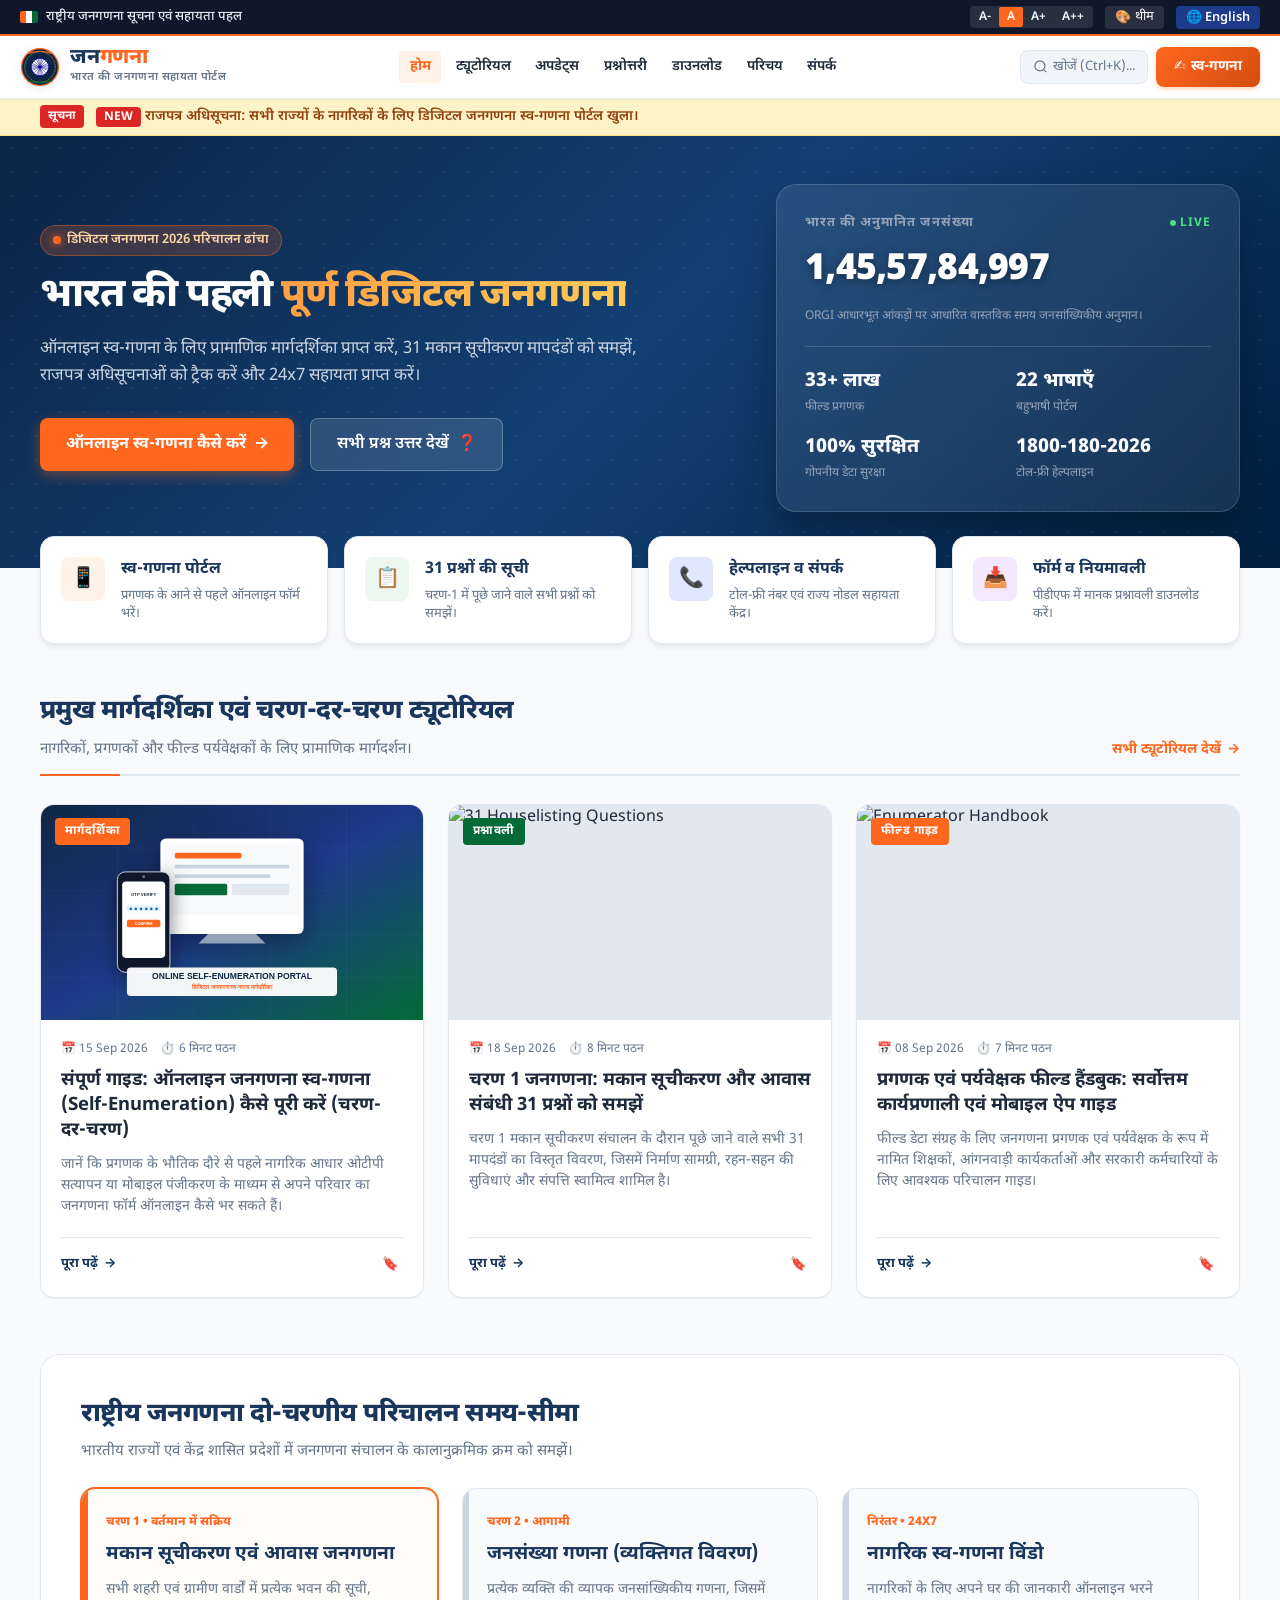
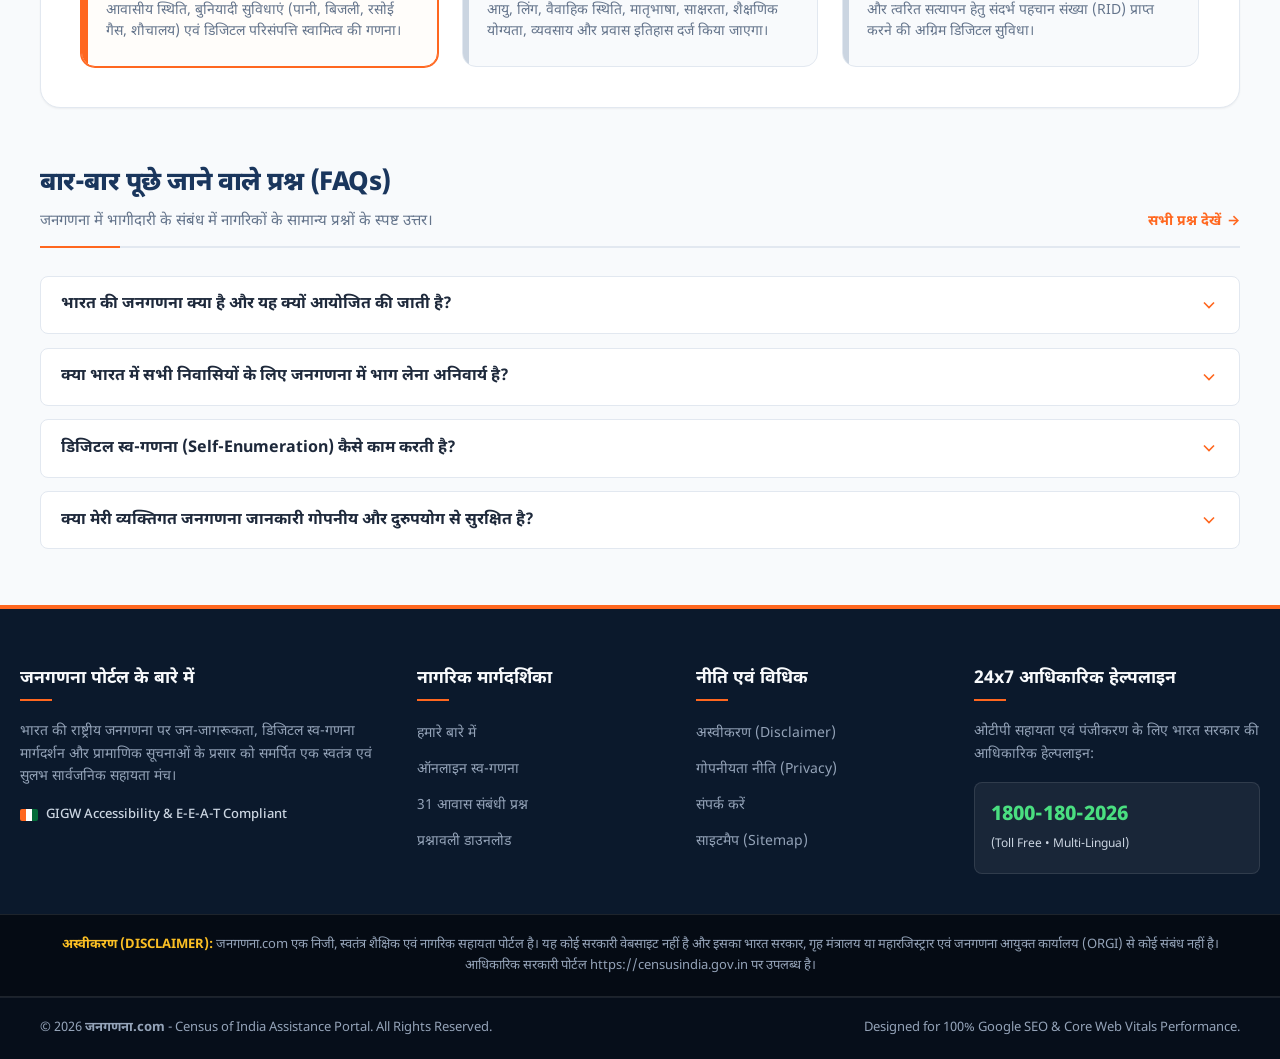
==== index.html @ a01d01ab "Add files via upload" ====
<!DOCTYPE html>
<html lang="hi" class="font-md">
<head>
  <meta charset="UTF-8">
  <meta name="viewport" content="width=device-width, initial-scale=1.0, maximum-scale=5.0">
  <title>जनगणना (Janganana) - Census of India Assistance Portal | Tutorials, Updates & FAQs</title>
  
  <!-- Primary Meta Tags -->
  <meta name="title" content="जनगणना (Janganana) - Census of India Assistance Portal | Tutorials, Updates & FAQs">
  <meta name="description" content="Official assistance portal for Census of India. Step-by-step tutorials for online self-enumeration, 31 houselisting questions guide, latest gazette notifications, helpline directory, and FAQs.">
  <meta name="keywords" content="Census of India, जनगणना, Janganana, Digital Census, Self Enumeration, House Listing 31 Questions, Census 2026, ORGI, Census Tutorials, Census Helpline">
  <meta name="author" content="National Census Assistance Portal">
  <meta name="robots" content="index, follow, max-image-preview:large, max-snippet:-1, max-video-preview:-1">
  <link rel="canonical" href="https://janganana.com/">

  <!-- Open Graph / Facebook -->
  <meta property="og:type" content="website">
  <meta property="og:url" content="https://janganana.com/">
  <meta property="og:title" content="जनगणना (Janganana) - Census of India Assistance Portal">
  <meta property="og:description" content="Step-by-step tutorials for self-enumeration, latest official notifications, 31 questions guide, and interactive FAQs for Census of India.">
  <meta property="og:image" content="https://janganana.com/assets/images/self-enumeration-banner.svg">
  <meta property="og:locale" content="hi_IN">
  <meta property="og:locale:alternate" content="en_IN">

  <!-- Twitter -->
  <meta property="twitter:card" content="summary_large_image">
  <meta property="twitter:url" content="https://janganana.com/">
  <meta property="twitter:title" content="जनगणना (Janganana) - Census of India Assistance Portal">
  <meta property="twitter:description" content="Official assistance portal for Census of India. Step-by-step tutorials for online self-enumeration and FAQs.">
  <meta property="twitter:image" content="https://janganana.com/assets/images/self-enumeration-banner.svg">

  <!-- Google Fonts Preconnect & Optimization -->
  <link rel="preconnect" href="https://fonts.googleapis.com">
  <link rel="preconnect" href="https://fonts.gstatic.com" crossorigin>
  <link href="https://fonts.googleapis.com/css2?family=Inter:wght@400;500;600;700;800;900&family=Noto+Sans+Devanagari:wght@400;500;600;700;800&display=swap" rel="stylesheet">

  <!-- Stylesheets -->
  <link rel="stylesheet" href="css/style.css">
  <link rel="stylesheet" href="css/accessibility.css">
  <link rel="manifest" href="manifest.json">
  <meta name="theme-color" content="#FF671F">

  <!-- Google WebSite & SearchAction Structured Data (JSON-LD) -->
  <script type="application/ld+json">
  {
    "@context": "https://schema.org",
    "@type": "WebSite",
    "name": "जनगणना (Janganana) - Census of India Assistance Portal",
    "url": "https://janganana.com/",
    "potentialAction": {
      "@type": "SearchAction",
      "target": "https://janganana.com/?s={search_term_string}",
      "query-input": "required name=search_term_string"
    },
    "description": "Comprehensive Census of India assistance, tutorials, official updates, and citizen self-enumeration guidance.",
    "inLanguage": ["hi-IN", "en-IN"]
  }
  </script>
</head>
<body class="lang-hi">

  <!-- Skip to Main Content (Accessibility) -->
  <a href="#mainContent" class="skip-to-content" data-en="Skip to Main Content" data-hi="मुख्य सामग्री पर जाएं">मुख्य सामग्री पर जाएं</a>

  <!-- GIGW Accessibility Top Bar -->
  <div class="top-accessibility-bar" role="region" aria-label="Accessibility Toolbar">
    <div class="container top-bar-inner">
      <div class="gov-india-badge">
        <div class="tricolor-stripe" aria-hidden="true">
          <span></span><span></span><span></span>
        </div>
        <span data-en="National Census Information & Assistance Initiative" data-hi="राष्ट्रीय जनगणना सूचना एवं सहायता पहल">राष्ट्रीय जनगणना सूचना एवं सहायता पहल</span>
      </div>

      <div class="accessibility-controls">
        <!-- Font Size Scaler -->
        <div class="font-resizer" aria-label="Font Sizing">
          <button class="font-btn" data-size="font-sm" aria-label="Small font">A-</button>
          <button class="font-btn active" data-size="font-md" aria-label="Standard font">A</button>
          <button class="font-btn" data-size="font-lg" aria-label="Large font">A+</button>
          <button class="font-btn" data-size="font-xl" aria-label="Extra Large font">A++</button>
        </div>

        <!-- High Contrast Switcher -->
        <button id="contrastToggleBtn" class="contrast-btn" aria-label="Toggle Theme and Contrast">
          🎨 <span class="contrast-label" data-en="Theme" data-hi="थीम">थीम</span>
        </button>

        <!-- Language Switcher -->
        <button class="lang-toggle-btn" aria-label="Switch Language">
          🌐 English
        </button>
      </div>
    </div>
  </div>

  <!-- Main Site Header -->
  <header class="site-header" role="banner">
    <div class="container header-inner">
      <a href="index.html" class="brand-wrapper" title="जनगणना (Janganana) - Census of India Assistance Portal">
        <img src="assets/images/ashoka-emblem.svg" alt="Ashoka Chakra Emblem" class="ashoka-emblem-svg" width="48" height="48">
        <div class="brand-text">
          <h1>जन<span>गणना</span></h1>
          <span class="brand-subtitle" data-en="Census of India Assistance Portal" data-hi="भारत की जनगणना सहायता पोर्टल">भारत की जनगणना सहायता पोर्टल</span>
        </div>
      </a>

      <!-- Primary Navigation -->
      <nav aria-label="Main Navigation">
        <ul class="nav-links">
          <li><a href="index.html" class="nav-link active" data-en="Home" data-hi="होम">होम</a></li>
          <li><a href="tutorials.html" class="nav-link" data-en="Tutorials" data-hi="ट्यूटोरियल">ट्यूटोरियल</a></li>
          <li><a href="updates.html" class="nav-link" data-en="Updates" data-hi="अपडेट्स">अपडेट्स</a></li>
          <li><a href="faqs.html" class="nav-link" data-en="FAQs" data-hi="प्रश्नोत्तरी">प्रश्नोत्तरी</a></li>
          <li><a href="downloads.html" class="nav-link" data-en="Downloads" data-hi="डाउनलोड">डाउनलोड</a></li>
          <li><a href="about.html" class="nav-link" data-en="About" data-hi="परिचय">परिचय</a></li>
          <li><a href="contact.html" class="nav-link" data-en="Contact" data-hi="संपर्क">संपर्क</a></li>
        </ul>
      </nav>

      <!-- Header Search & Call to Action -->
      <div class="header-actions">
        <button id="headerSearchBtn" class="btn-header-search" aria-label="Search Census Portal">
          <svg width="15" height="15" viewBox="0 0 24 24" fill="none" stroke="currentColor" stroke-width="2" aria-hidden="true"><circle cx="11" cy="11" r="8"></circle><line x1="21" y1="21" x2="16.65" y2="16.65"></line></svg>
          <span data-en="Search (Ctrl+K)..." data-hi="खोजें (Ctrl+K)...">खोजें (Ctrl+K)...</span>
        </button>
        <a href="article.html?id=digital-census-self-enumeration-guide" class="btn-self-enum" title="Self-Enumeration Guide">
          <span>✍️</span> <span data-en="Self-Enumerate" data-hi="स्व-गणना">स्व-गणना</span>
        </a>
        <button id="mobileMenuToggleBtn" class="mobile-menu-toggle" aria-label="Open Navigation Menu" aria-expanded="false">
          ☰
        </button>
      </div>
    </div>
  </header>

  <!-- Breaking Announcement Ticker -->
  <div class="announcement-ticker" role="region" aria-label="Latest Announcements">
    <div class="container ticker-wrapper">
      <span class="ticker-badge" data-en="ALERT" data-hi="सूचना">सूचना</span>
      <div id="liveTickerContainer" class="ticker-content">
        <!-- Injected dynamically by app.js -->
        <span>लोड हो रहा है...</span>
      </div>
    </div>
  </div>

  <!-- Main Content Body -->
  <main id="mainContent">

    <!-- Hero Portal Section -->
    <section class="hero-portal" aria-labelledby="heroTitle">
      <div class="container hero-grid">
        <div class="hero-left">
          <div class="hero-badge-live">
            <span class="dot" aria-hidden="true"></span>
            <span data-en="Digital Census 2026 Operational Framework" data-hi="डिजिटल जनगणना 2026 परिचालन ढांचा">डिजिटल जनगणना 2026 परिचालन ढांचा</span>
          </div>
          <h1 id="heroTitle" class="hero-title">
            <span data-en="Empowering Every Citizen in India's First " data-hi="भारत की पहली ">भारत की पहली </span>
            <span class="highlight" data-en="Fully Digital Census" data-hi="पूर्ण डिजिटल जनगणना">पूर्ण डिजिटल जनगणना</span>
          </h1>
          <p class="hero-desc" data-en="Access verified tutorials for online self-enumeration, understand the 31 houselisting parameters, track official gazette notifications, and get 24x7 helpdesk assistance." data-hi="ऑनलाइन स्व-गणना के लिए प्रामाणिक मार्गदर्शिका प्राप्त करें, 31 मकान सूचीकरण मापदंडों को समझें, राजपत्र अधिसूचनाओं को ट्रैक करें और 24x7 सहायता प्राप्त करें।">
            ऑनलाइन स्व-गणना के लिए प्रामाणिक मार्गदर्शिका प्राप्त करें, 31 मकान सूचीकरण मापदंडों को समझें, राजपत्र अधिसूचनाओं को ट्रैक करें और 24x7 सहायता प्राप्त करें।
          </p>
          <div class="hero-action-buttons">
            <a href="article.html?id=digital-census-self-enumeration-guide" class="btn-primary-hero">
              <span data-en="How to Self-Enumerate Online" data-hi="ऑनलाइन स्व-गणना कैसे करें">ऑनलाइन स्व-गणना कैसे करें</span> →
            </a>
            <a href="faqs.html" class="btn-secondary-hero">
              <span data-en="View All FAQs" data-hi="सभी प्रश्न उत्तर देखें">सभी प्रश्न उत्तर देखें</span> ❓
            </a>
          </div>
        </div>

        <!-- Live Real-Time Population Display Card -->
        <div class="hero-right">
          <div class="census-live-card">
            <div class="card-header-label">
              <span data-en="Estimated Population of India" data-hi="भारत की अनुमानित जनसंख्या">भारत की अनुमानित जनसंख्या</span>
              <span class="live-indicator"><span class="dot" style="width:6px; height:6px; background:#4ade80; border-radius:50%; display:inline-block;"></span> LIVE</span>
            </div>
            <div id="livePopulationDisplay" class="population-display">
              1,44,17,19,852
            </div>
            <p style="font-size: 0.75rem; color: #94a3b8;" data-en="Real-time demographic statistical projection based on ORGI baseline." data-hi="ORGI आधारभूत आंकड़ों पर आधारित वास्तविक समय जनसांख्यिकीय अनुमान।">
              ORGI आधारभूत आंकड़ों पर आधारित वास्तविक समय जनसांख्यिकीय अनुमान।
            </p>

            <div class="census-stats-grid">
              <div class="stat-item">
                <h4 data-en="33+ Lakhs" data-hi="33+ लाख">33+ लाख</h4>
                <p data-en="Field Enumerators" data-hi="फील्ड प्रगणक">फील्ड प्रगणक</p>
              </div>
              <div class="stat-item">
                <h4 data-en="22 Languages" data-hi="22 भाषाएँ">22 भाषाएँ</h4>
                <p data-en="Multilingual Portal" data-hi="बहुभाषी पोर्टल">बहुभाषी पोर्टल</p>
              </div>
              <div class="stat-item">
                <h4 data-en="100% Secure" data-hi="100% सुरक्षित">100% सुरक्षित</h4>
                <p data-en="AES-256 Encryption" data-hi="गोपनीय डेटा सुरक्षा">गोपनीय डेटा सुरक्षा</p>
              </div>
              <div class="stat-item">
                <h4 data-en="1800-180-2026" data-hi="1800-180-2026">1800-180-2026</h4>
                <p data-en="Toll-Free Helpline" data-hi="टोल-फ्री हेल्पलाइन">टोल-फ्री हेल्पलाइन</p>
              </div>
            </div>
          </div>
        </div>
      </div>
    </section>

    <!-- Quick Assistance Services (Gov Design) -->
    <section class="container quick-services-section" aria-label="Citizen Services">
      <div class="services-grid">
        <a href="article.html?id=digital-census-self-enumeration-guide" class="service-card">
          <div class="service-icon-box icon-saffron">📱</div>
          <div class="service-info">
            <h3 data-en="Self-Enumeration" data-hi="स्व-गणना पोर्टल">स्व-गणना पोर्टल</h3>
            <p data-en="Fill household form online before enumerator visit." data-hi="प्रगणक के आने से पहले ऑनलाइन फॉर्म भरें।">प्रगणक के आने से पहले ऑनलाइन फॉर्म भरें।</p>
          </div>
        </a>

        <a href="article.html?id=house-listing-31-questions-guide" class="service-card">
          <div class="service-icon-box icon-green">📋</div>
          <div class="service-info">
            <h3 data-en="31 Questions List" data-hi="31 प्रश्नों की सूची">31 प्रश्नों की सूची</h3>
            <p data-en="Know all Phase-1 questions asked in your area." data-hi="चरण-1 में पूछे जाने वाले सभी प्रश्नों को समझें।">चरण-1 में पूछे जाने वाले सभी प्रश्नों को समझें।</p>
          </div>
        </a>

        <a href="article.html?id=census-helpline-directory" class="service-card">
          <div class="service-icon-box icon-navy">📞</div>
          <div class="service-info">
            <h3 data-en="Helpline & Support" data-hi="हेल्पलाइन व संपर्क">हेल्पलाइन व संपर्क</h3>
            <p data-en="Toll-free numbers & state nodal helpdesks." data-hi="टोल-फ्री नंबर एवं राज्य नोडल सहायता केंद्र।">टोल-फ्री नंबर एवं राज्य नोडल सहायता केंद्र।</p>
          </div>
        </a>

        <a href="downloads.html" class="service-card">
          <div class="service-icon-box icon-purple">📥</div>
          <div class="service-info">
            <h3 data-en="Forms & Manuals" data-hi="फॉर्म व नियमावली">फॉर्म व नियमावली</h3>
            <p data-en="Download sample questionnaires in PDF." data-hi="पीडीएफ में मानक प्रश्नावली डाउनलोड करें।">पीडीएफ में मानक प्रश्नावली डाउनलोड करें।</p>
          </div>
        </a>
      </div>
    </section>

    <!-- Featured Tutorials & Guides -->
    <section class="container" style="margin-bottom: 3.5rem;">
      <div class="section-header">
        <div class="section-title-group">
          <h2 data-en="Featured Tutorials & Step-by-Step Guides" data-hi="प्रमुख मार्गदर्शिका एवं चरण-दर-चरण ट्यूटोरियल">प्रमुख मार्गदर्शिका एवं चरण-दर-चरण ट्यूटोरियल</h2>
          <p data-en="Verified guidance for citizens, enumerators, and field supervisors." data-hi="नागरिकों, प्रगणकों और फील्ड पर्यवेक्षकों के लिए प्रामाणिक मार्गदर्शन।">नागरिकों, प्रगणकों और फील्ड पर्यवेक्षकों के लिए प्रामाणिक मार्गदर्शन।</p>
        </div>
        <a href="tutorials.html" class="view-all-link">
          <span data-en="View All Tutorials" data-hi="सभी ट्यूटोरियल देखें">सभी ट्यूटोरियल देखें</span> →
        </a>
      </div>

      <div class="articles-grid">
        <!-- Article Card 1 -->
        <article class="article-card">
          <div class="article-card-thumb">
            <img src="assets/images/self-enumeration-banner.svg" alt="Self Enumeration Guide" loading="lazy">
            <span class="card-category-badge badge-tutorial" data-en="Tutorial" data-hi="मार्गदर्शिका">मार्गदर्शिका</span>
          </div>
          <div class="article-card-body">
            <div class="article-meta">
              <span>📅 15 Sep 2026</span>
              <span>⏱️ <span data-en="6 min read" data-hi="6 मिनट पठन">6 मिनट पठन</span></span>
            </div>
            <h3 class="article-card-title">
              <a href="article.html?id=digital-census-self-enumeration-guide" data-en="Complete Guide: How to Complete Census Self-Enumeration Online (Step-by-Step)" data-hi="संपूर्ण गाइड: ऑनलाइन जनगणना स्व-गणना (Self-Enumeration) कैसे पूरी करें (चरण-दर-चरण)">
                संपूर्ण गाइड: ऑनलाइन जनगणना स्व-गणना (Self-Enumeration) कैसे पूरी करें (चरण-दर-चरण)
              </a>
            </h3>
            <p class="article-card-excerpt" data-en="Learn how citizens can fill out their household census form online using Aadhaar OTP verification or mobile registration prior to the enumerator's physical visit." data-hi="जानें कि प्रगणक के भौतिक दौरे से पहले नागरिक आधार ओटीपी सत्यापन या मोबाइल पंजीकरण के माध्यम से अपने परिवार का जनगणना फॉर्म ऑनलाइन कैसे भर सकते हैं।">
              जानें कि प्रगणक के भौतिक दौरे से पहले नागरिक आधार ओटीपी सत्यापन या मोबाइल पंजीकरण के माध्यम से अपने परिवार का जनगणना फॉर्म ऑनलाइन कैसे भर सकते हैं।
            </p>
            <div class="article-card-footer">
              <a href="article.html?id=digital-census-self-enumeration-guide" class="read-more-btn">
                <span data-en="Read Tutorial" data-hi="पूरा पढ़ें">पूरा पढ़ें</span> →
              </a>
              <button class="btn-bookmark" data-article-id="digital-census-self-enumeration-guide" title="Save / Bookmark">
                🔖
              </button>
            </div>
          </div>
        </article>

        <!-- Article Card 2 -->
        <article class="article-card">
          <div class="article-card-thumb">
            <img src="assets/images/houselisting-banner.svg" alt="31 Houselisting Questions" loading="lazy">
            <span class="card-category-badge badge-guide" data-en="Questionnaire" data-hi="प्रश्नावली">प्रश्नावली</span>
          </div>
          <div class="article-card-body">
            <div class="article-meta">
              <span>📅 18 Sep 2026</span>
              <span>⏱️ <span data-en="8 min read" data-hi="8 मिनट पठन">8 मिनट पठन</span></span>
            </div>
            <h3 class="article-card-title">
              <a href="article.html?id=house-listing-31-questions-guide" data-en="Phase 1 Census: Understanding the 31 House Listing & Housing Questions" data-hi="चरण 1 जनगणना: मकान सूचीकरण और आवास संबंधी 31 प्रश्नों को समझें">
                चरण 1 जनगणना: मकान सूचीकरण और आवास संबंधी 31 प्रश्नों को समझें
              </a>
            </h3>
            <p class="article-card-excerpt" data-en="A comprehensive breakdown of all 31 parameters asked during Phase 1 Houselisting operations, covering building materials, living amenities, asset ownership, and household size." data-hi="चरण 1 मकान सूचीकरण संचालन के दौरान पूछे जाने वाले सभी 31 मापदंडों का विस्तृत विवरण, जिसमें निर्माण सामग्री, रहन-सहन की सुविधाएं और संपत्ति स्वामित्व शामिल है।">
              चरण 1 मकान सूचीकरण संचालन के दौरान पूछे जाने वाले सभी 31 मापदंडों का विस्तृत विवरण, जिसमें निर्माण सामग्री, रहन-सहन की सुविधाएं और संपत्ति स्वामित्व शामिल है।
            </p>
            <div class="article-card-footer">
              <a href="article.html?id=house-listing-31-questions-guide" class="read-more-btn">
                <span data-en="Read Tutorial" data-hi="पूरा पढ़ें">पूरा पढ़ें</span> →
              </a>
              <button class="btn-bookmark" data-article-id="house-listing-31-questions-guide" title="Save / Bookmark">
                🔖
              </button>
            </div>
          </div>
        </article>

        <!-- Article Card 3 -->
        <article class="article-card">
          <div class="article-card-thumb">
            <img src="assets/images/enumerator-handbook.svg" alt="Enumerator Handbook" loading="lazy">
            <span class="card-category-badge badge-tutorial" data-en="Official Guide" data-hi="फील्ड गाइड">फील्ड गाइड</span>
          </div>
          <div class="article-card-body">
            <div class="article-meta">
              <span>📅 08 Sep 2026</span>
              <span>⏱️ <span data-en="7 min read" data-hi="7 मिनट पठन">7 मिनट पठन</span></span>
            </div>
            <h3 class="article-card-title">
              <a href="article.html?id=enumerator-supervisor-training-handbook" data-en="Enumerator & Supervisor Field Handbook: Best Practices & Mobile App Guide" data-hi="प्रगणक एवं पर्यवेक्षक फील्ड हैंडबुक: सर्वोत्तम कार्यप्रणाली एवं मोबाइल ऐप गाइड">
                प्रगणक एवं पर्यवेक्षक फील्ड हैंडबुक: सर्वोत्तम कार्यप्रणाली एवं मोबाइल ऐप गाइड
              </a>
            </h3>
            <p class="article-card-excerpt" data-en="Essential operational guide for school teachers, Anganwadi workers, and government staff designated as Census Enumerators and Supervisors." data-hi="फील्ड डेटा संग्रह के लिए जनगणना प्रगणक एवं पर्यवेक्षक के रूप में नामित शिक्षकों, आंगनवाड़ी कार्यकर्ताओं और सरकारी कर्मचारियों के लिए आवश्यक परिचालन गाइड।">
              फील्ड डेटा संग्रह के लिए जनगणना प्रगणक एवं पर्यवेक्षक के रूप में नामित शिक्षकों, आंगनवाड़ी कार्यकर्ताओं और सरकारी कर्मचारियों के लिए आवश्यक परिचालन गाइड।
            </p>
            <div class="article-card-footer">
              <a href="article.html?id=enumerator-supervisor-training-handbook" class="read-more-btn">
                <span data-en="Read Tutorial" data-hi="पूरा पढ़ें">पूरा पढ़ें</span> →
              </a>
              <button class="btn-bookmark" data-article-id="enumerator-supervisor-training-handbook" title="Save / Bookmark">
                🔖
              </button>
            </div>
          </div>
        </article>
      </div>
    </section>

    <!-- Census Phases Section -->
    <section class="container" style="margin-bottom: 3.5rem;">
      <div class="census-phases-section">
        <div class="section-title-group">
          <h2 data-en="National Census Two-Phase Operational Timeline" data-hi="राष्ट्रीय जनगणना दो-चरणीय परिचालन समय-सीमा">राष्ट्रीय जनगणना दो-चरणीय परिचालन समय-सीमा</h2>
          <p data-en="Understand the chronological sequence of Census operations across Indian States and UTs." data-hi="भारतीय राज्यों एवं केंद्र शासित प्रदेशों में जनगणना संचालन के कालानुक्रमिक क्रम को समझें।">भारतीय राज्यों एवं केंद्र शासित प्रदेशों में जनगणना संचालन के कालानुक्रमिक क्रम को समझें।</p>
        </div>

        <div class="phases-grid">
          <div class="phase-card active-phase">
            <div class="phase-tag" data-en="Phase 1 • Active Now" data-hi="चरण 1 • वर्तमान में सक्रिय">चरण 1 • वर्तमान में सक्रिय</div>
            <h3 data-en="Houselisting & Housing Census" data-hi="मकान सूचीकरण एवं आवास जनगणना">मकान सूचीकरण एवं आवास जनगणना</h3>
            <p data-en="Listing of every building, residential house, structural conditions, basic amenities (water, electricity, LPG, sanitation), and digital assets ownership across all urban and rural wards." data-hi="सभी शहरी एवं ग्रामीण वार्डों में प्रत्येक भवन की सूची, आवासीय स्थिति, बुनियादी सुविधाएं (पानी, बिजली, रसोई गैस, शौचालय) एवं डिजिटल परिसंपत्ति स्वामित्व की गणना।">
              सभी शहरी एवं ग्रामीण वार्डों में प्रत्येक भवन की सूची, आवासीय स्थिति, बुनियादी सुविधाएं (पानी, बिजली, रसोई गैस, शौचालय) एवं डिजिटल परिसंपत्ति स्वामित्व की गणना।
            </p>
          </div>

          <div class="phase-card">
            <div class="phase-tag" data-en="Phase 2 • Upcoming" data-hi="चरण 2 • आगामी">चरण 2 • आगामी</div>
            <h3 data-en="Population Enumeration (Head Count)" data-hi="जनसंख्या गणना (व्यक्तिगत विवरण)">जनसंख्या गणना (व्यक्तिगत विवरण)</h3>
            <p data-en="Comprehensive demographic head count of every individual, recording age, gender, marital status, mother tongue, literacy, educational attainment, occupation, and migration history." data-hi="प्रत्येक व्यक्ति की व्यापक जनसांख्यिकीय गणना, जिसमें आयु, लिंग, वैवाहिक स्थिति, मातृभाषा, साक्षरता, शैक्षणिक योग्यता, व्यवसाय और प्रवास इतिहास दर्ज किया जाएगा।">
              प्रत्येक व्यक्ति की व्यापक जनसांख्यिकीय गणना, जिसमें आयु, लिंग, वैवाहिक स्थिति, मातृभाषा, साक्षरता, शैक्षणिक योग्यता, व्यवसाय और प्रवास इतिहास दर्ज किया जाएगा।
            </p>
          </div>

          <div class="phase-card">
            <div class="phase-tag" data-en="Continuous • 24x7" data-hi="निरंतर • 24x7">निरंतर • 24x7</div>
            <h3 data-en="Citizen Self-Enumeration Window" data-hi="नागरिक स्व-गणना विंडो">नागरिक स्व-गणना विंडो</h3>
            <p data-en="An advance digital window for citizens to self-fill their household information online and receive a Reference ID (RID) for rapid, paperless verification." data-hi="नागरिकों के लिए अपने घर की जानकारी ऑनलाइन भरने और त्वरित सत्यापन हेतु संदर्भ पहचान संख्या (RID) प्राप्त करने की अग्रिम डिजिटल सुविधा।">
              नागरिकों के लिए अपने घर की जानकारी ऑनलाइन भरने और त्वरित सत्यापन हेतु संदर्भ पहचान संख्या (RID) प्राप्त करने की अग्रिम डिजिटल सुविधा।
            </p>
          </div>
        </div>
      </div>
    </section>

    <!-- Interactive FAQ Section with Google FAQ Schema -->
    <section class="container faq-section">
      <div class="section-header">
        <div class="section-title-group">
          <h2 data-en="Frequently Asked Questions (FAQs)" data-hi="बार-बार पूछे जाने वाले प्रश्न (FAQs)">बार-बार पूछे जाने वाले प्रश्न (FAQs)</h2>
          <p data-en="Clear answers to the most common citizen queries regarding Census Participation." data-hi="जनगणना में भागीदारी के संबंध में नागरिकों के सामान्य प्रश्नों के स्पष्ट उत्तर।">जनगणना में भागीदारी के संबंध में नागरिकों के सामान्य प्रश्नों के स्पष्ट उत्तर।</p>
        </div>
        <a href="faqs.html" class="view-all-link">
          <span data-en="All FAQs" data-hi="सभी प्रश्न देखें">सभी प्रश्न देखें</span> →
        </a>
      </div>

      <!-- FAQ List Container (populated via JS) -->
      <div id="homepageFaqContainer" class="faq-list">
        <!-- Dynamic FAQs loaded here -->
      </div>
    </section>

  </main>

  <!-- National Portal Standard Footer -->
  <footer class="site-footer" role="contentinfo">
    <div class="container footer-top">
      <div class="footer-grid">
        <!-- Col 1: About Portal -->
        <div class="footer-col">
          <h3 data-en="About Janganana Portal" data-hi="जनगणना पोर्टल के बारे में">जनगणना पोर्टल के बारे में</h3>
          <p data-en="An independent, highly accessible public assistance repository dedicated to facilitating awareness, digital self-enumeration guidance, and verified updates on the National Census of India." data-hi="भारत की राष्ट्रीय जनगणना पर जन-जागरूकता, डिजिटल स्व-गणना मार्गदर्शन और प्रामाणिक सूचनाओं के प्रसार को समर्पित एक स्वतंत्र एवं सुलभ सार्वजनिक सहायता मंच।">
            भारत की राष्ट्रीय जनगणना पर जन-जागरूकता, डिजिटल स्व-गणना मार्गदर्शन और प्रामाणिक सूचनाओं के प्रसार को समर्पित एक स्वतंत्र एवं सुलभ सार्वजनिक सहायता मंच।
          </p>
          <div class="gov-india-badge">
            <div class="tricolor-stripe" aria-hidden="true">
              <span></span><span></span><span></span>
            </div>
            <span style="color:#cbd5e1; font-size:0.8125rem;">GIGW Accessibility & E-E-A-T Compliant</span>
          </div>
        </div>

        <!-- Col 2: Quick Links -->
        <div class="footer-col">
          <h3 data-en="Citizen Guides" data-hi="नागरिक मार्गदर्शिका">नागरिक मार्गदर्शिका</h3>
          <ul class="footer-links">
            <li><a href="about.html" data-en="About Us" data-hi="हमारे बारे में">हमारे बारे में</a></li>
            <li><a href="article.html?id=digital-census-self-enumeration-guide" data-en="Online Self-Enumeration" data-hi="ऑनलाइन स्व-गणना">ऑनलाइन स्व-गणना</a></li>
            <li><a href="article.html?id=house-listing-31-questions-guide" data-en="31 Housing Questions" data-hi="31 आवास संबंधी प्रश्न">31 आवास संबंधी प्रश्न</a></li>
            <li><a href="downloads.html" data-en="Official Form Downloads" data-hi="प्रश्नावली डाउनलोड">प्रश्नावली डाउनलोड</a></li>
          </ul>
        </div>

        <!-- Col 3: Legal & Trust (AdSense Policy) -->
        <div class="footer-col">
          <h3 data-en="Legal & Policy" data-hi="नीति एवं विधिक">नीति एवं विधिक</h3>
          <ul class="footer-links">
            <li><a href="disclaimer.html" data-en="Disclaimer" data-hi="अस्वीकरण (Disclaimer)">अस्वीकरण (Disclaimer)</a></li>
            <li><a href="privacy.html" data-en="Privacy Policy" data-hi="गोपनीयता नीति (Privacy)">गोपनीयता नीति (Privacy)</a></li>
            <li><a href="contact.html" data-en="Contact Us" data-hi="संपर्क करें">संपर्क करें</a></li>
            <li><a href="sitemap.xml" data-en="XML Sitemap" data-hi="साइटमैप (Sitemap)">साइटमैप (Sitemap)</a></li>
          </ul>
        </div>

        <!-- Col 4: Helpline Helpdesk -->
        <div class="footer-col">
          <h3 data-en="24x7 Official Helpline" data-hi="24x7 आधिकारिक हेल्पलाइन">24x7 आधिकारिक हेल्पलाइन</h3>
          <p data-en="Government of India Official Census Helpline for OTP & Registration:" data-hi="ओटीपी सहायता एवं पंजीकरण के लिए भारत सरकार की आधिकारिक हेल्पलाइन:">ओटीपी सहायता एवं पंजीकरण के लिए भारत सरकार की आधिकारिक हेल्पलाइन:</p>
          <div class="helpline-box">
            <span class="helpline-number">1800-180-2026</span>
            <span style="font-size:0.75rem; color:#cbd5e1;">(Toll Free • Multi-Lingual)</span>
          </div>
        </div>
      </div>
    </div>

    <!-- Prominent Non-Government Disclaimer Banner in Footer -->
    <div style="background: #050b14; border-top: 1px solid rgba(255,255,255,0.1); border-bottom: 1px solid rgba(255,255,255,0.1); padding: 1.25rem 0;">
      <div class="container" style="text-align: center; color: #94a3b8; font-size: 0.8125rem; line-height: 1.6;">
        <strong style="color: #fbbf24;" data-en="DISCLAIMER:" data-hi="अस्वीकरण (DISCLAIMER):">अस्वीकरण (DISCLAIMER):</strong>
        <span data-en="जनगणना.com is a private, independent educational and citizen assistance portal. It is NOT an official government website and has NO affiliation with the Government of India, Ministry of Home Affairs (MHA), or the Office of the Registrar General & Census Commissioner of India (ORGI). Official government portal is accessible at https://censusindia.gov.in." data-hi="जनगणना.com एक निजी, स्वतंत्र शैक्षिक एवं नागरिक सहायता पोर्टल है। यह कोई सरकारी वेबसाइट नहीं है और इसका भारत सरकार, गृह मंत्रालय या महारजिस्ट्रार एवं जनगणना आयुक्त कार्यालय (ORGI) से कोई संबंध नहीं है। आधिकारिक सरकारी पोर्टल https://censusindia.gov.in पर उपलब्ध है।">
          जनगणना.com एक निजी, स्वतंत्र शैक्षिक एवं नागरिक सहायता पोर्टल है। यह कोई सरकारी वेबसाइट नहीं है और इसका भारत सरकार, गृह मंत्रालय या महारजिस्ट्रार एवं जनगणना आयुक्त कार्यालय (ORGI) से कोई संबंध नहीं है। आधिकारिक सरकारी पोर्टल https://censusindia.gov.in पर उपलब्ध है।
        </span>
      </div>
    </div>

    <div class="footer-bottom">
      <div class="container footer-bottom-inner">
        <div>
          © 2026 <strong>जनगणना.com</strong> - Census of India Assistance Portal. All Rights Reserved.
        </div>
        <div>
          <span style="color:#94a3b8;">Designed for 100% Google SEO & Core Web Vitals Performance.</span>
        </div>
      </div>
    </div>
  </footer>

  <!-- Search Modal Dialog -->
  <div id="searchModalBackdrop" class="search-modal-backdrop" role="dialog" aria-modal="true" aria-label="Search Modal">
    <div class="search-modal-card">
      <div class="search-modal-header">
        <svg width="20" height="20" viewBox="0 0 24 24" fill="none" stroke="currentColor" stroke-width="2" style="color:var(--text-muted);"><circle cx="11" cy="11" r="8"></circle><line x1="21" y1="21" x2="16.65" y2="16.65"></line></svg>
        <input id="searchModalInput" type="search" class="search-modal-input" placeholder="खोजें... (उदा. स्व-गणना, 31 प्रश्न, हेल्पलाइन, नियम)" data-placeholder-en="Search... (e.g. self enumeration, 31 questions, helpline)" data-placeholder-hi="खोजें... (उदा. स्व-गणना, 31 प्रश्न, हेल्पलाइन, नियम)" autocomplete="off">
        <button id="searchModalClose" style="padding:4px 8px; font-size:1.2rem; color:var(--text-muted);" aria-label="Close Search">✕</button>
      </div>
      <div id="searchResultsContainer" class="search-results-container">
        <!-- Dynamically rendered -->
      </div>
    </div>
  </div>

  <!-- Scripts -->
  <script src="js/articles-data.js"></script>
  <script src="js/app.js"></script>
  <script src="js/search.js"></script>
</body>
</html>
---- css/style.css ----
/* ==========================================================================
   जनगणना (Janganana) - Census of India Assistance Portal
   Design System & Core Styles (GIGW Compliant & india.gov.in aesthetic)
   ========================================================================== */

:root {
  /* Official Indian Tricolor & National Palette */
  --color-saffron: #FF671F;
  --color-saffron-dark: #D44D0E;
  --color-saffron-light: #FFF2E8;
  --color-white: #FFFFFF;
  --color-green: #046A38;
  --color-green-dark: #024825;
  --color-green-light: #EBF7EF;
  --color-navy: #06038D;
  --color-navy-dark: #000080;
  
  /* Modern Government UI Colors */
  --primary: #1a365d;
  --primary-hover: #0f2744;
  --primary-light: #ebf3fa;
  --accent: #FF671F;
  --accent-hover: #E05310;
  --secondary: #046A38;
  
  /* Neutrals & Text */
  --bg-body: #f8fafc;
  --bg-card: #ffffff;
  --bg-subtle: #f1f5f9;
  --border-color: #e2e8f0;
  --border-focus: #1a365d;
  --text-main: #1e293b;
  --text-muted: #64748b;
  --text-light: #94a3b8;
  --text-inverse: #ffffff;
  
  /* Status Colors */
  --badge-blue-bg: #e0f2fe;
  --badge-blue-text: #0369a1;
  --badge-green-bg: #dcfce7;
  --badge-green-text: #15803d;
  --badge-orange-bg: #ffedd5;
  --badge-orange-text: #c2410c;
  --badge-purple-bg: #f3e8ff;
  --badge-purple-text: #7e22ce;

  /* Typography */
  --font-base: 'Inter', system-ui, -apple-system, BlinkMacSystemFont, "Segoe UI", Roboto, "Helvetica Neue", sans-serif;
  --font-hindi: 'Noto Sans Devanagari', 'Inter', system-ui, sans-serif;
  --font-size-base: 16px;
  --line-height-base: 1.6;

  /* Shadows & Radius */
  --radius-sm: 4px;
  --radius-md: 8px;
  --radius-lg: 14px;
  --radius-xl: 20px;
  --shadow-sm: 0 1px 2px 0 rgba(0, 0, 0, 0.05);
  --shadow-md: 0 4px 6px -1px rgba(0, 0, 0, 0.08), 0 2px 4px -2px rgba(0, 0, 0, 0.05);
  --shadow-lg: 0 10px 15px -3px rgba(0, 0, 0, 0.08), 0 4px 6px -4px rgba(0, 0, 0, 0.04);
  --shadow-hover: 0 12px 24px -4px rgba(26, 54, 93, 0.12);

  /* Layout */
  --max-width: 1240px;
  --header-height: 80px;
  --topbar-height: 40px;
  --transition: all 0.2s ease-in-out;
}

/* Reset & Box Sizing */
*, *::before, *::after {
  box-sizing: border-box;
  margin: 0;
  padding: 0;
}

html {
  font-size: var(--font-size-base);
  scroll-behavior: smooth;
  -webkit-text-size-adjust: 100%;
}

body {
  font-family: var(--font-base);
  background-color: var(--bg-body);
  color: var(--text-main);
  line-height: var(--line-height-base);
  min-height: 100vh;
  display: flex;
  flex-direction: column;
}

body.lang-hi {
  font-family: var(--font-hindi);
}

img, svg {
  display: block;
  max-width: 100%;
  height: auto;
}

a {
  color: var(--primary);
  text-decoration: none;
  transition: var(--transition);
}

a:hover {
  color: var(--accent);
}

button {
  font-family: inherit;
  cursor: pointer;
  border: none;
  background: none;
  transition: var(--transition);
}

ul, ol {
  list-style-position: inside;
}

.container {
  width: 100%;
  max-width: var(--max-width);
  margin-left: auto;
  margin-right: auto;
  padding-left: 1.25rem;
  padding-right: 1.25rem;
}

/* ==========================================================================
   GIGW Accessibility Top Bar
   ========================================================================== */
.top-accessibility-bar {
  background-color: #0f172a;
  color: #e2e8f0;
  font-size: 0.8125rem;
  border-bottom: 2px solid var(--color-saffron);
}

.top-bar-inner {
  display: flex;
  justify-content: space-between;
  align-items: center;
  padding: 0.35rem 0;
  flex-wrap: wrap;
  gap: 0.5rem;
}

.gov-india-badge {
  display: flex;
  align-items: center;
  gap: 0.5rem;
  font-weight: 500;
}

.tricolor-stripe {
  display: inline-flex;
  width: 18px;
  height: 12px;
  border-radius: 2px;
  overflow: hidden;
}
.tricolor-stripe span:nth-child(1) { flex: 1; background: #FF671F; }
.tricolor-stripe span:nth-child(2) { flex: 1; background: #FFFFFF; }
.tricolor-stripe span:nth-child(3) { flex: 1; background: #046A38; }

.accessibility-controls {
  display: flex;
  align-items: center;
  gap: 0.75rem;
  flex-wrap: wrap;
}

.skip-to-content {
  position: absolute;
  top: -100px;
  left: 1rem;
  background: var(--color-saffron);
  color: #fff;
  padding: 0.5rem 1rem;
  font-weight: 700;
  z-index: 9999;
  border-radius: 4px;
  transition: top 0.2s;
}
.skip-to-content:focus {
  top: 0.5rem;
}

.font-resizer {
  display: flex;
  align-items: center;
  background: rgba(255, 255, 255, 0.1);
  border-radius: 4px;
  padding: 1px;
}

.font-btn {
  color: #f8fafc;
  padding: 2px 8px;
  font-size: 0.75rem;
  font-weight: 600;
  border-radius: 2px;
}
.font-btn:hover, .font-btn.active {
  background: var(--color-saffron);
  color: #fff;
}

.contrast-btn, .lang-toggle-btn {
  background: rgba(255, 255, 255, 0.1);
  color: #fff;
  padding: 3px 10px;
  border-radius: 4px;
  font-size: 0.8rem;
  display: inline-flex;
  align-items: center;
  gap: 4px;
}
.contrast-btn:hover, .lang-toggle-btn:hover {
  background: var(--color-saffron);
}

.lang-toggle-btn {
  background: #1e3a8a;
  font-weight: 600;
}

/* ==========================================================================
   Header & Navigation (Single-Line Compact Bar)
   ========================================================================== */
.site-header {
  background: var(--color-white);
  box-shadow: var(--shadow-sm);
  position: sticky;
  top: 0;
  z-index: 1000;
  border-bottom: 1px solid var(--border-color);
}

.header-inner {
  display: flex;
  justify-content: space-between;
  align-items: center;
  padding: 0.65rem 0;
  gap: 1rem;
}

.brand-wrapper {
  display: flex;
  align-items: center;
  gap: 0.65rem;
  text-decoration: none;
  flex-shrink: 0;
}

.ashoka-emblem-svg {
  width: 40px;
  height: 40px;
  filter: drop-shadow(0 2px 4px rgba(0,0,0,0.1));
}

.brand-text h1 {
  font-size: 1.3rem;
  font-weight: 800;
  color: var(--primary);
  line-height: 1.1;
  letter-spacing: -0.02em;
}

.brand-text h1 span {
  color: var(--color-saffron);
}

.brand-subtitle {
  font-size: 0.7rem;
  color: var(--text-muted);
  font-weight: 600;
  text-transform: uppercase;
  letter-spacing: 0.04em;
  display: block;
}

.nav-links {
  display: flex;
  align-items: center;
  gap: 0.25rem;
  list-style: none;
  margin: 0;
  padding: 0;
  white-space: nowrap;
  flex-wrap: nowrap;
}

.nav-link {
  font-weight: 600;
  font-size: 0.875rem;
  color: var(--text-main);
  padding: 0.4rem 0.65rem;
  border-radius: var(--radius-sm);
  position: relative;
  transition: all 0.15s ease;
}

.nav-link:hover {
  color: var(--color-saffron);
  background: #fff7ed;
}

.nav-link.active {
  color: var(--color-saffron);
  background: #fff2e8;
  font-weight: 700;
}

.nav-link.active::after {
  display: none;
}

.header-actions {
  display: flex;
  align-items: center;
  gap: 0.5rem;
  flex-shrink: 0;
}

.btn-header-search {
  display: flex;
  align-items: center;
  gap: 0.35rem;
  background: var(--bg-subtle);
  border: 1px solid var(--border-color);
  padding: 0.45rem 0.75rem;
  border-radius: var(--radius-md);
  color: var(--text-muted);
  font-size: 0.8125rem;
}
.btn-header-search:hover {
  background: #e2e8f0;
  border-color: #cbd5e1;
}

.btn-self-enum {
  background: linear-gradient(135deg, var(--color-saffron), var(--color-saffron-dark));
  color: #fff;
  font-weight: 700;
  padding: 0.45rem 0.85rem;
  border-radius: var(--radius-md);
  font-size: 0.8125rem;
  box-shadow: 0 2px 4px rgba(255, 103, 31, 0.25);
  display: inline-flex;
  align-items: center;
  gap: 0.35rem;
  white-space: nowrap;
}
.btn-header-search:hover {
  background: #e2e8f0;
  border-color: #cbd5e1;
}

.btn-self-enum {
  background: linear-gradient(135deg, var(--color-saffron), var(--color-saffron-dark));
  color: #fff;
  font-weight: 700;
  padding: 0.55rem 1.1rem;
  border-radius: var(--radius-md);
  font-size: 0.875rem;
  box-shadow: 0 2px 4px rgba(255, 103, 31, 0.3);
  display: inline-flex;
  align-items: center;
  gap: 0.35rem;
}
.btn-self-enum:hover {
  color: #fff;
  filter: brightness(1.08);
  transform: translateY(-1px);
}

.mobile-menu-toggle {
  display: none;
  padding: 0.5rem;
  color: var(--text-main);
  font-size: 1.5rem;
}

/* ==========================================================================
   Live Notification / Announcement Ticker
   ========================================================================== */
.announcement-ticker {
  background: #fef3c7;
  border-bottom: 1px solid #fde68a;
  padding: 0.4rem 0;
  font-size: 0.875rem;
}

.ticker-wrapper {
  display: flex;
  align-items: center;
  gap: 0.75rem;
  overflow: hidden;
}

.ticker-badge {
  background: #dc2626;
  color: #fff;
  font-size: 0.75rem;
  font-weight: 700;
  text-transform: uppercase;
  padding: 2px 8px;
  border-radius: 4px;
  white-space: nowrap;
  animation: pulse 2s infinite;
}

@keyframes pulse {
  0%, 100% { opacity: 1; }
  50% { opacity: 0.6; }
}

.ticker-content {
  white-space: nowrap;
  overflow: hidden;
  text-overflow: ellipsis;
  flex: 1;
}

.ticker-link {
  color: #92400e;
  font-weight: 600;
}
.ticker-link:hover {
  text-decoration: underline;
  color: #78350f;
}

/* ==========================================================================
   Hero Section & National Portal Banner
   ========================================================================== */
.hero-portal {
  background: linear-gradient(135deg, #0b2545 0%, #134074 50%, #001f3f 100%);
  color: #fff;
  padding: 3rem 0 3.5rem;
  position: relative;
  overflow: hidden;
}

.hero-portal::before {
  content: '';
  position: absolute;
  top: 0; right: 0; bottom: 0; left: 0;
  background-image: radial-gradient(rgba(255, 255, 255, 0.08) 1px, transparent 1px);
  background-size: 24px 24px;
  pointer-events: none;
}

.hero-grid {
  display: grid;
  grid-template-columns: 1.2fr 0.8fr;
  gap: 2.5rem;
  align-items: center;
  position: relative;
  z-index: 1;
}

.hero-badge-live {
  display: inline-flex;
  align-items: center;
  gap: 6px;
  background: rgba(255, 103, 31, 0.2);
  border: 1px solid rgba(255, 103, 31, 0.4);
  color: #ffd8a8;
  padding: 4px 12px;
  border-radius: 50px;
  font-size: 0.8125rem;
  font-weight: 600;
  margin-bottom: 1rem;
}

.hero-badge-live .dot {
  width: 8px;
  height: 8px;
  background: #ff671f;
  border-radius: 50%;
  box-shadow: 0 0 8px #ff671f;
}

.hero-title {
  font-size: 2.5rem;
  font-weight: 800;
  line-height: 1.2;
  margin-bottom: 1rem;
  letter-spacing: -0.03em;
}

.hero-title .highlight {
  background: linear-gradient(90deg, #ff9f43, #feca57);
  -webkit-background-clip: text;
  -webkit-text-fill-color: transparent;
}

.hero-desc {
  font-size: 1.0625rem;
  color: #cbd5e1;
  line-height: 1.6;
  margin-bottom: 1.75rem;
  max-width: 600px;
}

.hero-action-buttons {
  display: flex;
  gap: 1rem;
  flex-wrap: wrap;
}

.btn-primary-hero {
  background: var(--color-saffron);
  color: #fff;
  font-weight: 700;
  padding: 0.8rem 1.6rem;
  border-radius: var(--radius-md);
  box-shadow: 0 4px 14px rgba(255, 103, 31, 0.4);
  display: inline-flex;
  align-items: center;
  gap: 0.5rem;
}
.btn-primary-hero:hover {
  background: var(--color-saffron-dark);
  color: #fff;
  transform: translateY(-2px);
}

.btn-secondary-hero {
  background: rgba(255, 255, 255, 0.12);
  color: #fff;
  font-weight: 600;
  padding: 0.8rem 1.6rem;
  border-radius: var(--radius-md);
  border: 1px solid rgba(255, 255, 255, 0.25);
  backdrop-filter: blur(8px);
  display: inline-flex;
  align-items: center;
  gap: 0.5rem;
}
.btn-secondary-hero:hover {
  background: rgba(255, 255, 255, 0.22);
  color: #fff;
}

/* Population Estimator Card on Hero */
.census-live-card {
  background: rgba(255, 255, 255, 0.08);
  border: 1px solid rgba(255, 255, 255, 0.15);
  backdrop-filter: blur(12px);
  border-radius: var(--radius-xl);
  padding: 1.75rem;
  box-shadow: 0 20px 40px rgba(0, 0, 0, 0.3);
}

.card-header-label {
  font-size: 0.8125rem;
  text-transform: uppercase;
  letter-spacing: 0.08em;
  color: #94a3b8;
  font-weight: 700;
  margin-bottom: 0.5rem;
  display: flex;
  justify-content: space-between;
}

.live-indicator {
  color: #4ade80;
  font-size: 0.75rem;
  display: inline-flex;
  align-items: center;
  gap: 4px;
}

.population-display {
  font-size: 2.25rem;
  font-weight: 900;
  font-variant-numeric: tabular-nums;
  color: #ffffff;
  letter-spacing: -0.02em;
  margin-bottom: 0.5rem;
  text-shadow: 0 2px 10px rgba(0,0,0,0.4);
}

.census-stats-grid {
  display: grid;
  grid-template-columns: repeat(2, 1fr);
  gap: 1rem;
  margin-top: 1.25rem;
  border-top: 1px solid rgba(255, 255, 255, 0.15);
  padding-top: 1.25rem;
}

.stat-item h4 {
  font-size: 1.2rem;
  font-weight: 800;
  color: #f8fafc;
}
.stat-item p {
  font-size: 0.75rem;
  color: #94a3b8;
}

/* ==========================================================================
   Quick Assistance Services Grid (Gov Style)
   ========================================================================== */
.quick-services-section {
  margin-top: -2rem;
  position: relative;
  z-index: 10;
  margin-bottom: 3rem;
}

.services-grid {
  display: grid;
  grid-template-columns: repeat(auto-fit, minmax(220px, 1fr));
  gap: 1rem;
}

.service-card {
  background: var(--bg-card);
  padding: 1.25rem;
  border-radius: var(--radius-lg);
  box-shadow: var(--shadow-md);
  border: 1px solid var(--border-color);
  display: flex;
  align-items: flex-start;
  gap: 1rem;
  transition: var(--transition);
}

.service-card:hover {
  transform: translateY(-4px);
  box-shadow: var(--shadow-hover);
  border-color: var(--primary-light);
}

.service-icon-box {
  width: 44px;
  height: 44px;
  border-radius: var(--radius-md);
  display: flex;
  align-items: center;
  justify-content: center;
  font-size: 1.25rem;
  flex-shrink: 0;
}
.icon-saffron { background: var(--color-saffron-light); color: var(--color-saffron); }
.icon-green { background: var(--color-green-light); color: var(--color-green); }
.icon-navy { background: #e0e7ff; color: #3730a3; }
.icon-purple { background: #f3e8ff; color: #6b21a8; }

.service-info h3 {
  font-size: 1rem;
  font-weight: 700;
  color: var(--primary);
  margin-bottom: 0.25rem;
}
.service-info p {
  font-size: 0.8125rem;
  color: var(--text-muted);
  line-height: 1.4;
}

/* ==========================================================================
   Section Headers
   ========================================================================== */
.section-header {
  display: flex;
  justify-content: space-between;
  align-items: flex-end;
  margin-bottom: 1.75rem;
  padding-bottom: 0.75rem;
  border-bottom: 2px solid var(--border-color);
  position: relative;
}

.section-header::after {
  content: '';
  position: absolute;
  bottom: -2px;
  left: 0;
  width: 80px;
  height: 2px;
  background: var(--color-saffron);
}

.section-title-group h2 {
  font-size: 1.625rem;
  font-weight: 800;
  color: var(--primary);
  letter-spacing: -0.02em;
}

.section-title-group p {
  font-size: 0.9375rem;
  color: var(--text-muted);
  margin-top: 0.25rem;
}

.view-all-link {
  font-weight: 700;
  font-size: 0.875rem;
  display: inline-flex;
  align-items: center;
  gap: 0.35rem;
  color: var(--color-saffron);
}
.view-all-link:hover {
  gap: 0.55rem;
  color: var(--color-saffron-dark);
}

/* ==========================================================================
   Article & Tutorial Cards Grid
   ========================================================================== */
.articles-grid {
  display: grid;
  grid-template-columns: repeat(auto-fill, minmax(340px, 1fr));
  gap: 1.5rem;
  margin-bottom: 3.5rem;
}

.article-card {
  background: var(--bg-card);
  border-radius: var(--radius-lg);
  border: 1px solid var(--border-color);
  box-shadow: var(--shadow-sm);
  overflow: hidden;
  display: flex;
  flex-direction: column;
  transition: var(--transition);
}

.article-card:hover {
  transform: translateY(-4px);
  box-shadow: var(--shadow-hover);
  border-color: #cbd5e1;
}

.article-card-thumb {
  position: relative;
  aspect-ratio: 16/9;
  background: #e2e8f0;
  overflow: hidden;
}

.article-card-thumb img {
  width: 100%;
  height: 100%;
  object-fit: cover;
  transition: transform 0.3s ease;
}

.article-card:hover .article-card-thumb img {
  transform: scale(1.03);
}

.card-category-badge {
  position: absolute;
  top: 0.85rem;
  left: 0.85rem;
  font-size: 0.75rem;
  font-weight: 700;
  padding: 4px 10px;
  border-radius: 4px;
  text-transform: uppercase;
  letter-spacing: 0.04em;
}

.badge-tutorial { background: var(--color-saffron); color: #fff; }
.badge-update { background: var(--color-navy); color: #fff; }
.badge-guide { background: var(--color-green); color: #fff; }
.badge-faq { background: #7e22ce; color: #fff; }

.article-card-body {
  padding: 1.25rem;
  display: flex;
  flex-direction: column;
  flex: 1;
}

.article-meta {
  display: flex;
  align-items: center;
  gap: 0.75rem;
  font-size: 0.75rem;
  color: var(--text-muted);
  margin-bottom: 0.65rem;
}

.article-meta span {
  display: inline-flex;
  align-items: center;
  gap: 4px;
}

.article-card-title {
  font-size: 1.15rem;
  font-weight: 700;
  line-height: 1.35;
  margin-bottom: 0.65rem;
}

.article-card-title a {
  color: var(--text-main);
}
.article-card-title a:hover {
  color: var(--color-saffron);
}

.article-card-excerpt {
  font-size: 0.875rem;
  color: var(--text-muted);
  line-height: 1.5;
  margin-bottom: 1.25rem;
  flex: 1;
}

.article-card-footer {
  display: flex;
  justify-content: space-between;
  align-items: center;
  border-top: 1px solid var(--border-color);
  padding-top: 0.85rem;
  font-size: 0.8125rem;
}

.read-more-btn {
  font-weight: 700;
  color: var(--primary);
  display: inline-flex;
  align-items: center;
  gap: 0.35rem;
}
.read-more-btn:hover {
  color: var(--color-saffron);
}

.btn-bookmark {
  color: var(--text-light);
  padding: 4px;
  border-radius: 4px;
}
.btn-bookmark:hover, .btn-bookmark.bookmarked {
  color: var(--color-saffron);
}

/* ==========================================================================
   Census Phases & Timeline Section
   ========================================================================== */
.census-phases-section {
  background: var(--bg-card);
  border: 1px solid var(--border-color);
  border-radius: var(--radius-xl);
  padding: 2.5rem;
  margin-bottom: 3.5rem;
  box-shadow: var(--shadow-sm);
}

.phases-grid {
  display: grid;
  grid-template-columns: repeat(auto-fit, minmax(280px, 1fr));
  gap: 1.5rem;
  margin-top: 1.5rem;
}

.phase-card {
  border: 1px solid var(--border-color);
  border-radius: var(--radius-lg);
  padding: 1.5rem;
  background: var(--bg-body);
  position: relative;
  overflow: hidden;
}

.phase-card.active-phase {
  border-color: var(--color-saffron);
  background: #fffdfa;
  box-shadow: 0 0 0 1px var(--color-saffron);
}

.phase-card::before {
  content: '';
  position: absolute;
  top: 0;
  left: 0;
  width: 6px;
  height: 100%;
  background: #cbd5e1;
}

.phase-card.active-phase::before {
  background: var(--color-saffron);
}

.phase-tag {
  font-size: 0.75rem;
  font-weight: 800;
  text-transform: uppercase;
  color: var(--color-saffron);
  margin-bottom: 0.5rem;
}

.phase-card h3 {
  font-size: 1.2rem;
  font-weight: 700;
  color: var(--primary);
  margin-bottom: 0.5rem;
}

.phase-card p {
  font-size: 0.875rem;
  color: var(--text-muted);
  line-height: 1.5;
}

/* ==========================================================================
   FAQ Accordions (SEO-Rich)
   ========================================================================== */
.faq-section {
  margin-bottom: 3.5rem;
}

.faq-list {
  display: flex;
  flex-direction: column;
  gap: 0.85rem;
}

.faq-item {
  background: var(--bg-card);
  border: 1px solid var(--border-color);
  border-radius: var(--radius-md);
  overflow: hidden;
  transition: var(--transition);
}

.faq-item:hover {
  border-color: #cbd5e1;
}

.faq-question {
  width: 100%;
  text-align: left;
  padding: 1.1rem 1.25rem;
  font-size: 1rem;
  font-weight: 700;
  color: var(--text-main);
  display: flex;
  justify-content: space-between;
  align-items: center;
  gap: 1rem;
}

.faq-question:hover {
  color: var(--primary);
}

.faq-icon {
  width: 20px;
  height: 20px;
  flex-shrink: 0;
  transition: transform 0.3s ease;
  color: var(--color-saffron);
}

.faq-item.open .faq-icon {
  transform: rotate(180deg);
}

.faq-answer {
  max-height: 0;
  overflow: hidden;
  transition: max-height 0.3s ease-out;
  background: #f8fafc;
}

.faq-answer-inner {
  padding: 1rem 1.25rem 1.25rem;
  font-size: 0.9375rem;
  color: #334155;
  line-height: 1.6;
  border-top: 1px solid var(--border-color);
}

/* ==========================================================================
   Footer (Gov.in National Design standard)
   ========================================================================== */
.site-footer {
  background: #0b192c;
  color: #94a3b8;
  margin-top: auto;
  border-top: 4px solid var(--color-saffron);
}

.footer-top {
  padding: 3.5rem 0 2.5rem;
}

.footer-grid {
  display: grid;
  grid-template-columns: 1.5fr 1fr 1fr 1.2fr;
  gap: 2.5rem;
}

.footer-col h3 {
  color: #f8fafc;
  font-size: 1.1rem;
  font-weight: 700;
  margin-bottom: 1.25rem;
  position: relative;
  padding-bottom: 0.5rem;
}

.footer-col h3::after {
  content: '';
  position: absolute;
  bottom: 0;
  left: 0;
  width: 32px;
  height: 2px;
  background: var(--color-saffron);
}

.footer-col p {
  font-size: 0.875rem;
  line-height: 1.6;
  margin-bottom: 1rem;
}

.footer-links {
  list-style: none;
  display: flex;
  flex-direction: column;
  gap: 0.65rem;
}

.footer-links a {
  color: #94a3b8;
  font-size: 0.875rem;
}
.footer-links a:hover {
  color: var(--color-saffron);
  padding-left: 4px;
}

.helpline-box {
  background: rgba(255, 255, 255, 0.06);
  border: 1px solid rgba(255, 255, 255, 0.1);
  padding: 1rem;
  border-radius: var(--radius-md);
  margin-top: 1rem;
}

.helpline-number {
  font-size: 1.25rem;
  font-weight: 800;
  color: #4ade80;
  display: block;
}

.footer-bottom {
  background: #060e1a;
  padding: 1.25rem 0;
  font-size: 0.8125rem;
  border-top: 1px solid rgba(255, 255, 255, 0.08);
}

.footer-bottom-inner {
  display: flex;
  justify-content: space-between;
  align-items: center;
  flex-wrap: wrap;
  gap: 1rem;
}

/* ==========================================================================
   Search Modal
   ========================================================================== */
.search-modal-backdrop {
  position: fixed;
  top: 0; left: 0; right: 0; bottom: 0;
  background: rgba(15, 23, 42, 0.7);
  backdrop-filter: blur(4px);
  z-index: 2000;
  display: none;
  align-items: flex-start;
  justify-content: center;
  padding-top: 10vh;
}

.search-modal-backdrop.open {
  display: flex;
}

.search-modal-card {
  background: #fff;
  width: 100%;
  max-width: 650px;
  border-radius: var(--radius-lg);
  box-shadow: 0 25px 50px -12px rgba(0, 0, 0, 0.25);
  overflow: hidden;
  margin: 0 1rem;
  border: 1px solid var(--border-color);
}

.search-modal-header {
  padding: 1rem 1.25rem;
  display: flex;
  align-items: center;
  border-bottom: 1px solid var(--border-color);
  gap: 0.75rem;
}

.search-modal-input {
  width: 100%;
  border: none;
  font-size: 1.1rem;
  font-family: inherit;
  outline: none;
}

.search-results-container {
  max-height: 420px;
  overflow-y: auto;
  padding: 0.75rem;
}

.search-result-item {
  padding: 0.75rem 1rem;
  border-radius: var(--radius-md);
  margin-bottom: 0.35rem;
  display: block;
}
.search-result-item:hover {
  background: var(--bg-subtle);
}

.search-result-item h4 {
  font-size: 0.95rem;
  color: var(--primary);
  margin-bottom: 0.2rem;
}

.search-result-item p {
  font-size: 0.8125rem;
  color: var(--text-muted);
}

/* ==========================================================================
   Responsive Breakpoints
   ========================================================================== */
@media (max-width: 1024px) {
  .hero-grid {
    grid-template-columns: 1fr;
  }
  .footer-grid {
    grid-template-columns: 1fr 1fr;
  }
}

@media (max-width: 768px) {
  .nav-links, .btn-self-enum {
    display: none;
  }
  .mobile-menu-toggle {
    display: block;
  }
  .hero-title {
    font-size: 1.85rem;
  }
  .population-display {
    font-size: 1.85rem;
  }
  .articles-grid {
    grid-template-columns: 1fr;
  }
  .footer-grid {
    grid-template-columns: 1fr;
  }
  .btn-header-search {
    min-width: auto;
    padding: 0.5rem 0.75rem;
  }
  .btn-header-search span {
    display: none;
  }
}
---- css/accessibility.css ----
/* ==========================================================================
   GIGW Accessibility Stylesheet (Guidelines for Indian Govt Websites)
   High Contrast Mode, Font Scaling (A-, A, A+), Focus Outlines, Screen-Reader
   ========================================================================== */

/* Font Size Modifiers */
html.font-sm {
  font-size: 14px;
}

html.font-md {
  font-size: 16px; /* Standard */
}

html.font-lg {
  font-size: 18px;
}

html.font-xl {
  font-size: 20px;
}

/* Screen Reader Only Utility */
.sr-only {
  position: absolute;
  width: 1px;
  height: 1px;
  padding: 0;
  margin: -1px;
  overflow: hidden;
  clip: rect(0, 0, 0, 0);
  white-space: nowrap;
  border-width: 0;
}

/* Enhanced Focus States for Keyboard Navigation (GIGW Criterion 2.4.7) */
a:focus-visible,
button:focus-visible,
input:focus-visible,
select:focus-visible,
textarea:focus-visible {
  outline: 3px solid #ff671f !important;
  outline-offset: 2px !important;
}

/* ==========================================================================
   High Contrast Mode (Dark & High Saturation)
   ========================================================================== */
body.theme-high-contrast {
  --bg-body: #000000;
  --bg-card: #121212;
  --bg-subtle: #1e1e1e;
  --border-color: #444444;
  --border-focus: #ffff00;
  --text-main: #ffffff;
  --text-muted: #d1d5db;
  --text-light: #9ca3af;
  --primary: #60a5fa;
  --accent: #fbbf24;
}

body.theme-high-contrast .site-header {
  background: #000000;
  border-bottom: 2px solid #ffff00;
}

body.theme-high-contrast .brand-text h1 {
  color: #ffffff;
}

body.theme-high-contrast .nav-link {
  color: #e5e7eb;
}

body.theme-high-contrast .nav-link:hover,
body.theme-high-contrast .nav-link.active {
  color: #fbbf24;
}

body.theme-high-contrast .service-card,
body.theme-high-contrast .article-card,
body.theme-high-contrast .census-phases-section,
body.theme-high-contrast .faq-item,
body.theme-high-contrast .article-main-container,
body.theme-high-contrast .sidebar-widget,
body.theme-high-contrast .search-modal-card {
  background: #181818;
  border-color: #3f3f46;
  color: #ffffff;
}

body.theme-high-contrast .article-card-title a,
body.theme-high-contrast .faq-question,
body.theme-high-contrast .article-headline,
body.theme-high-contrast .article-prose h2,
body.theme-high-contrast .article-prose h3 {
  color: #ffffff;
}

body.theme-high-contrast .article-prose {
  color: #e4e4e7;
}

body.theme-high-contrast .article-prose blockquote,
body.theme-high-contrast .article-prose .step-box,
body.theme-high-contrast .faq-answer {
  background: #27272a;
  color: #ffffff;
}

body.theme-high-contrast a:focus-visible,
body.theme-high-contrast button:focus-visible {
  outline: 3px solid #ffff00 !important;
}

/* ==========================================================================
   Sepia / Warm Reading Theme
   ========================================================================== */
body.theme-sepia {
  --bg-body: #fbf0d9;
  --bg-card: #f4ecd8;
  --bg-subtle: #ede1c7;
  --border-color: #d8caa9;
  --text-main: #382c1e;
  --text-muted: #5e4e3b;
  --primary: #4a3420;
  --accent: #b45309;
}

body.theme-sepia .site-header {
  background: #f4ecd8;
}
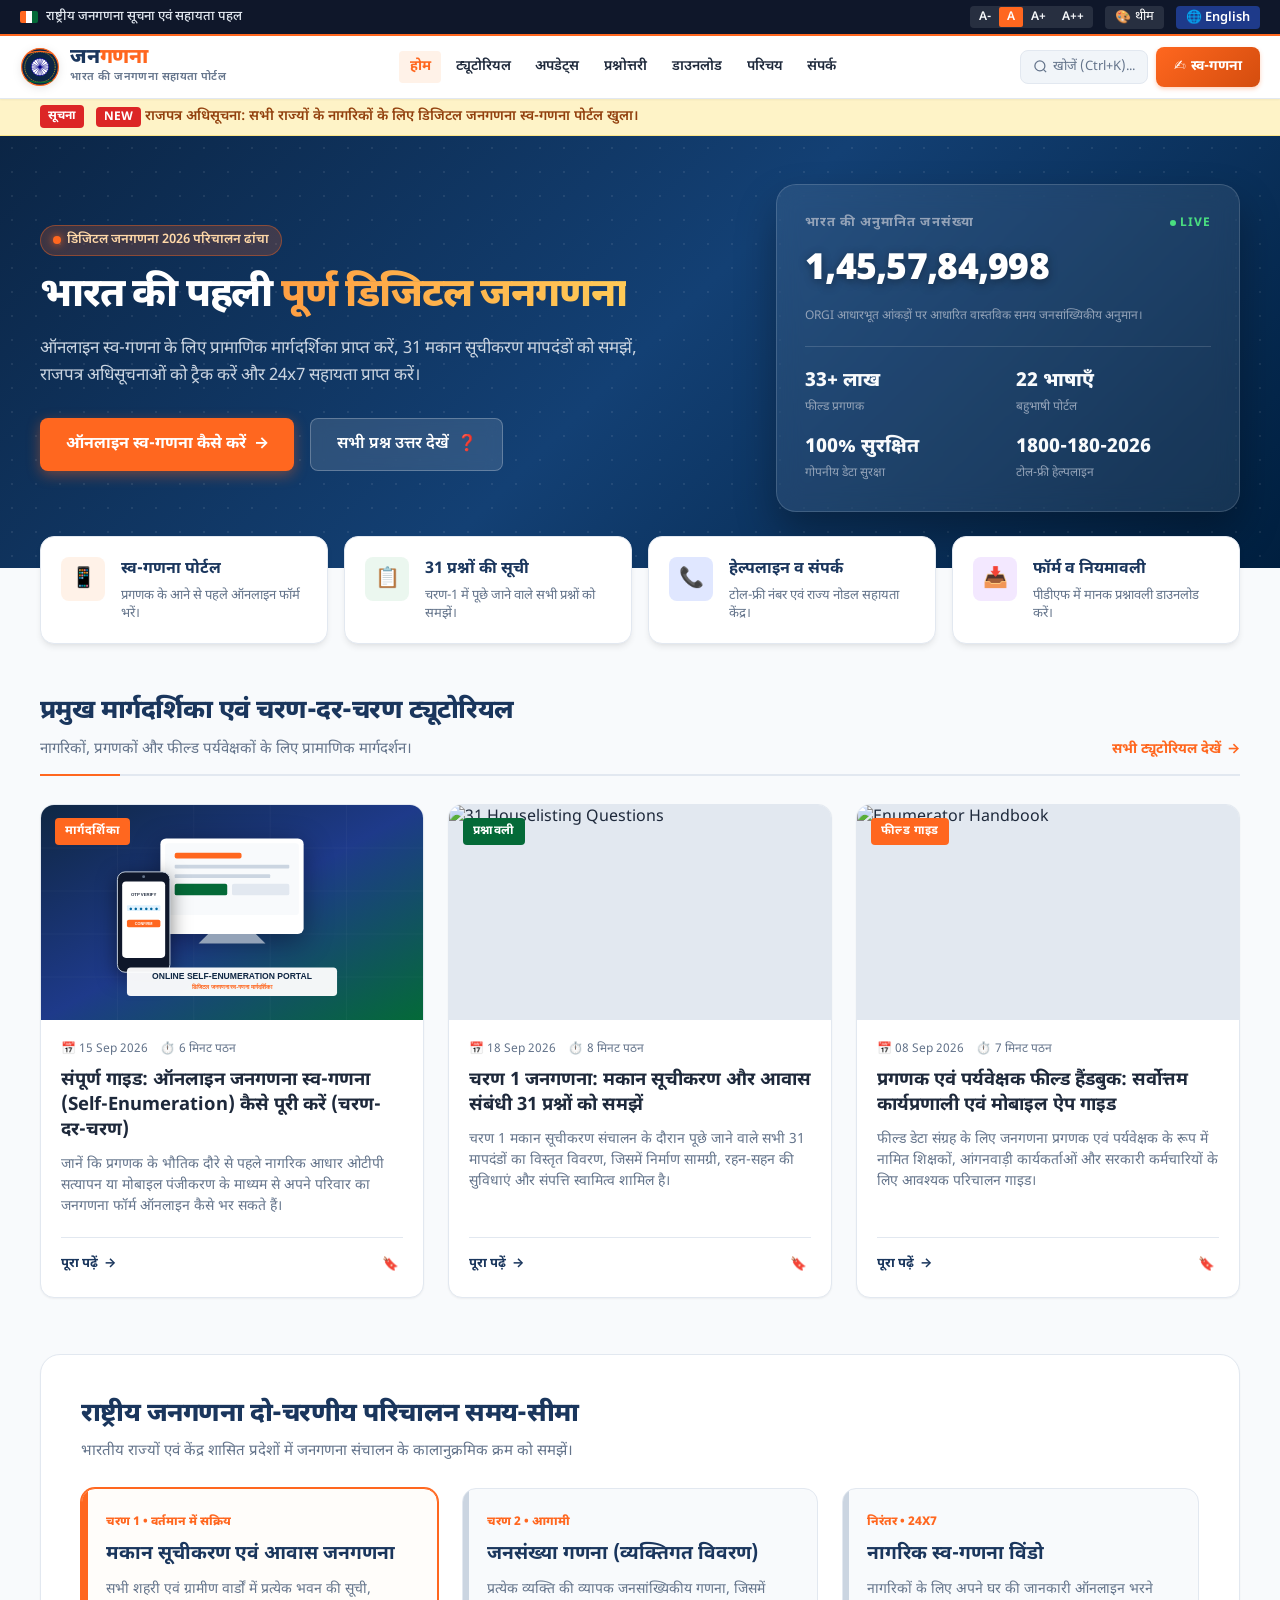
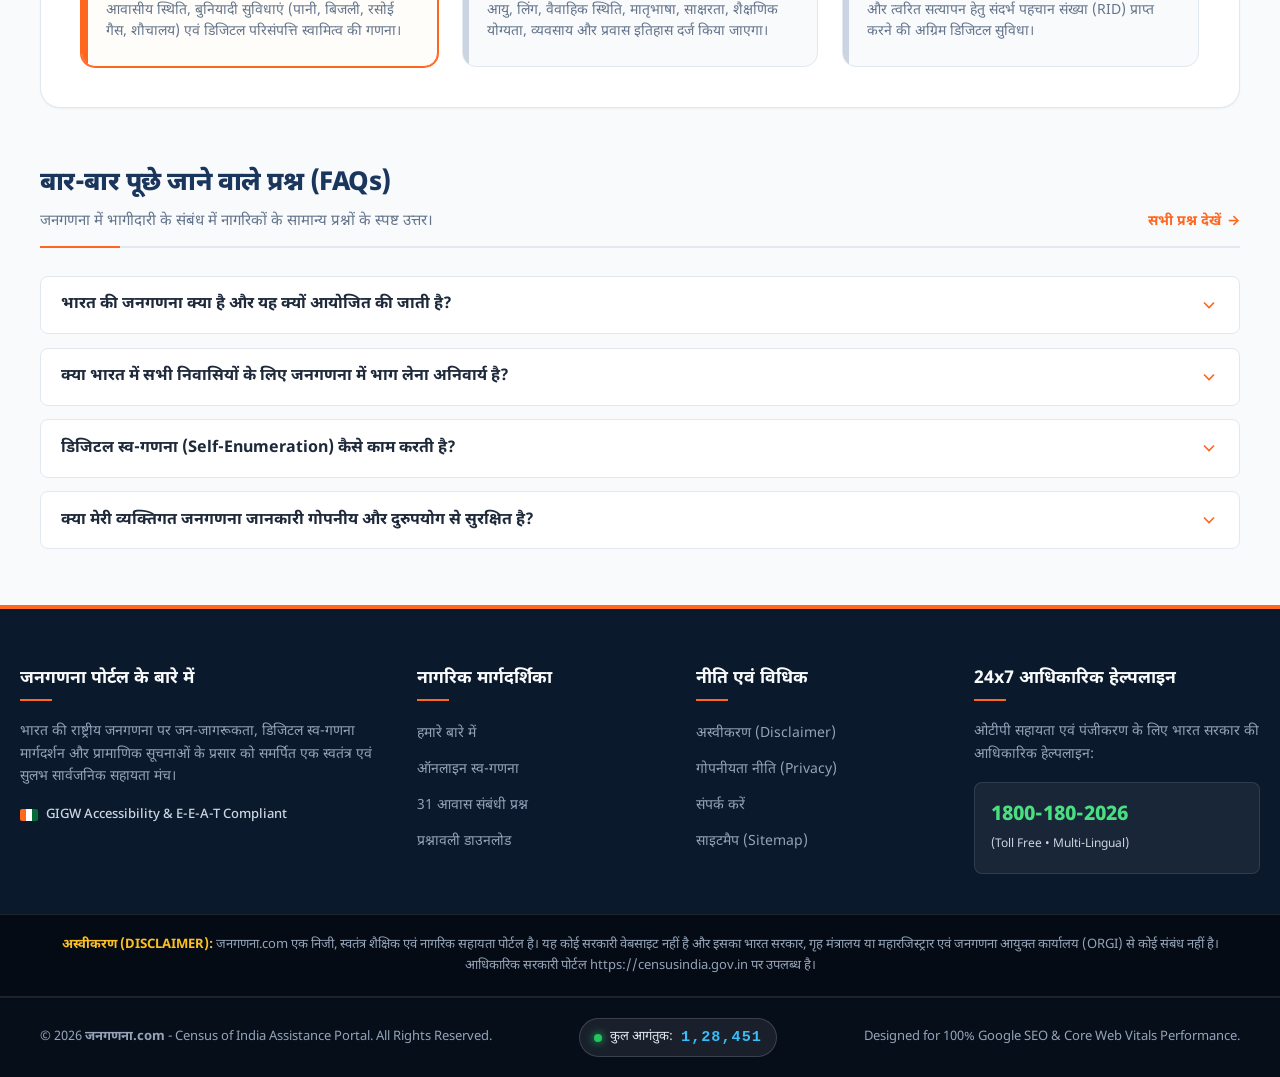
==== commit c745b076: "Add live visitor counter to footer" ====
--- a/index.html
+++ b/index.html
@@ -475,6 +475,11 @@
         <div>
           © 2026 <strong>जनगणना.com</strong> - Census of India Assistance Portal. All Rights Reserved.
         </div>
+        <div class="visitor-counter-badge" style="display:inline-flex; align-items:center; gap:8px; background:rgba(255,255,255,0.08); padding:6px 14px; border-radius:20px; border:1px solid rgba(255,255,255,0.15); font-size:0.8125rem; color:#e2e8f0;">
+          <span style="display:inline-block; width:8px; height:8px; background:#22c55e; border-radius:50%; box-shadow:0 0 8px #22c55e;"></span>
+          <span data-en="Total Visitors:" data-hi="कुल आगंतुक:">कुल आगंतुक:</span>
+          <strong id="visitorCounter" style="color:#38bdf8; font-family:monospace; font-size:0.95rem; letter-spacing:1px;">1,28,450</strong>
+        </div>
         <div>
           <span style="color:#94a3b8;">Designed for 100% Google SEO & Core Web Vitals Performance.</span>
         </div>
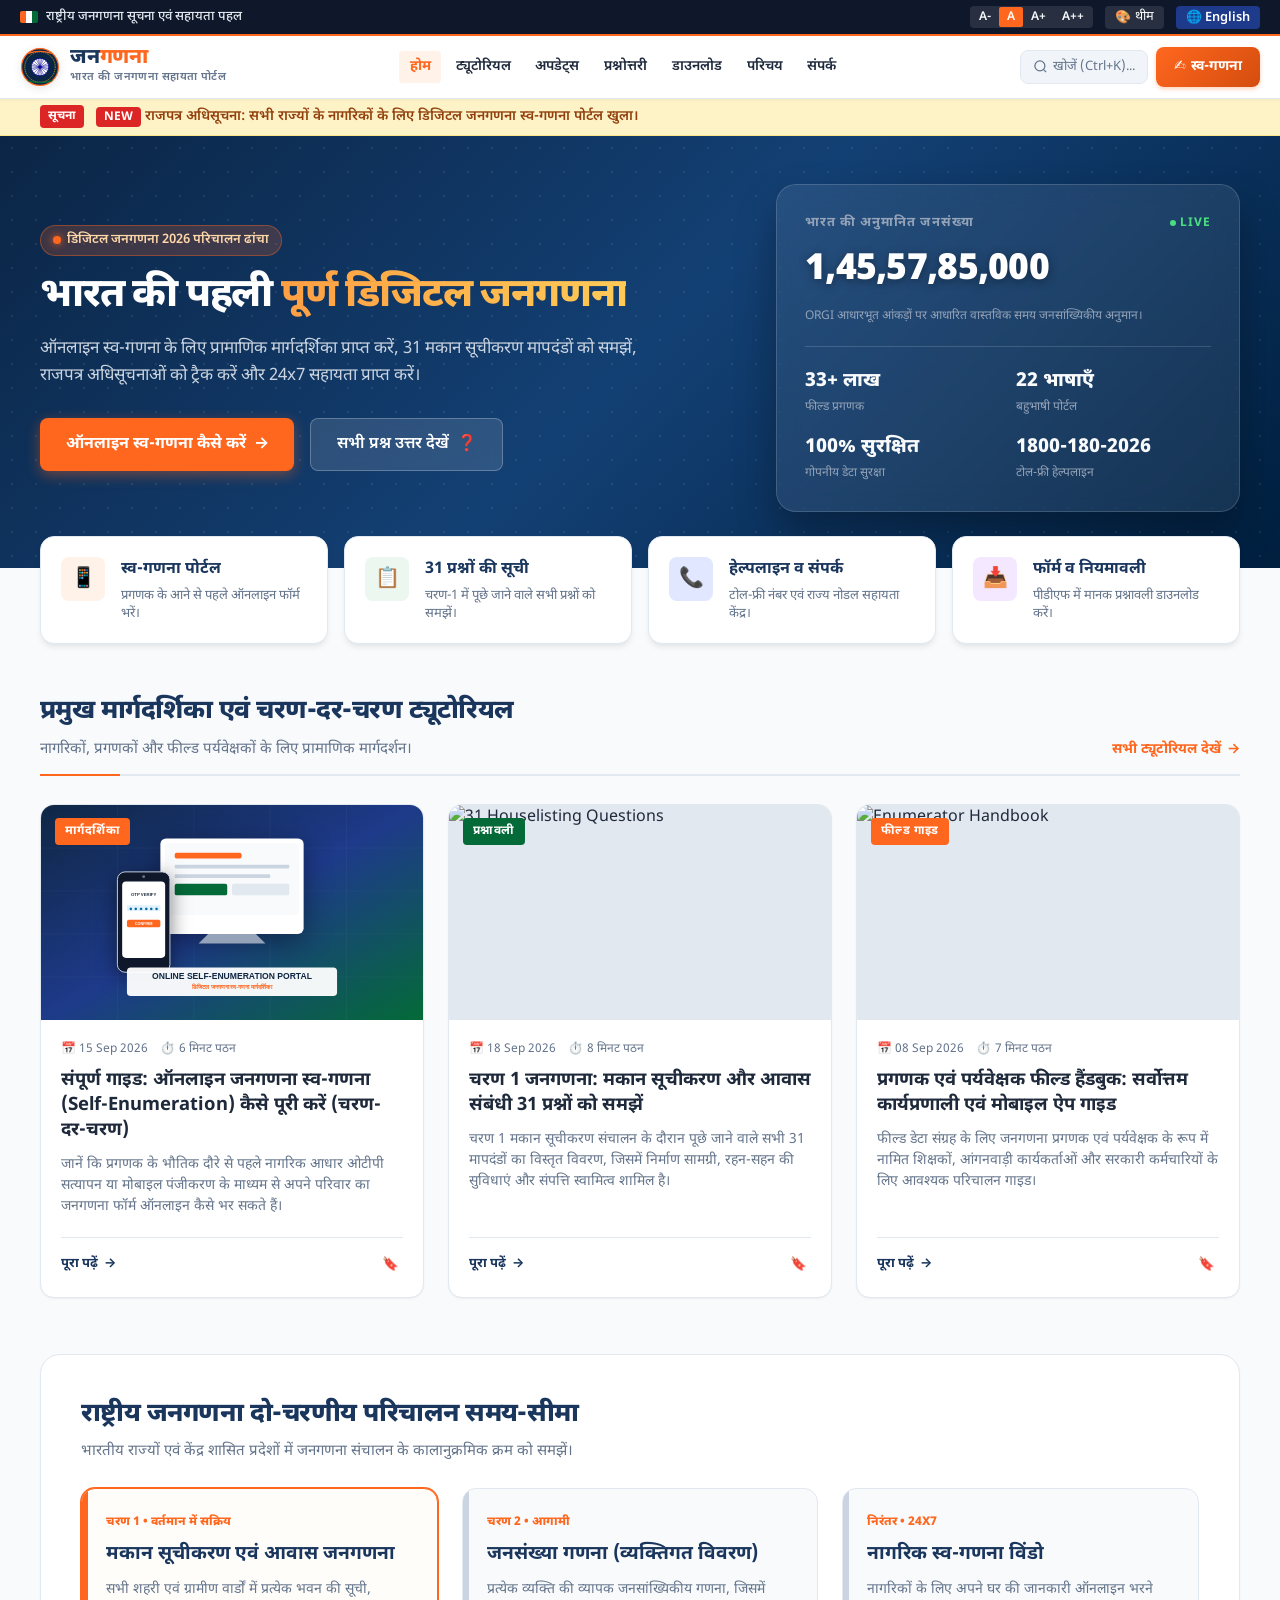
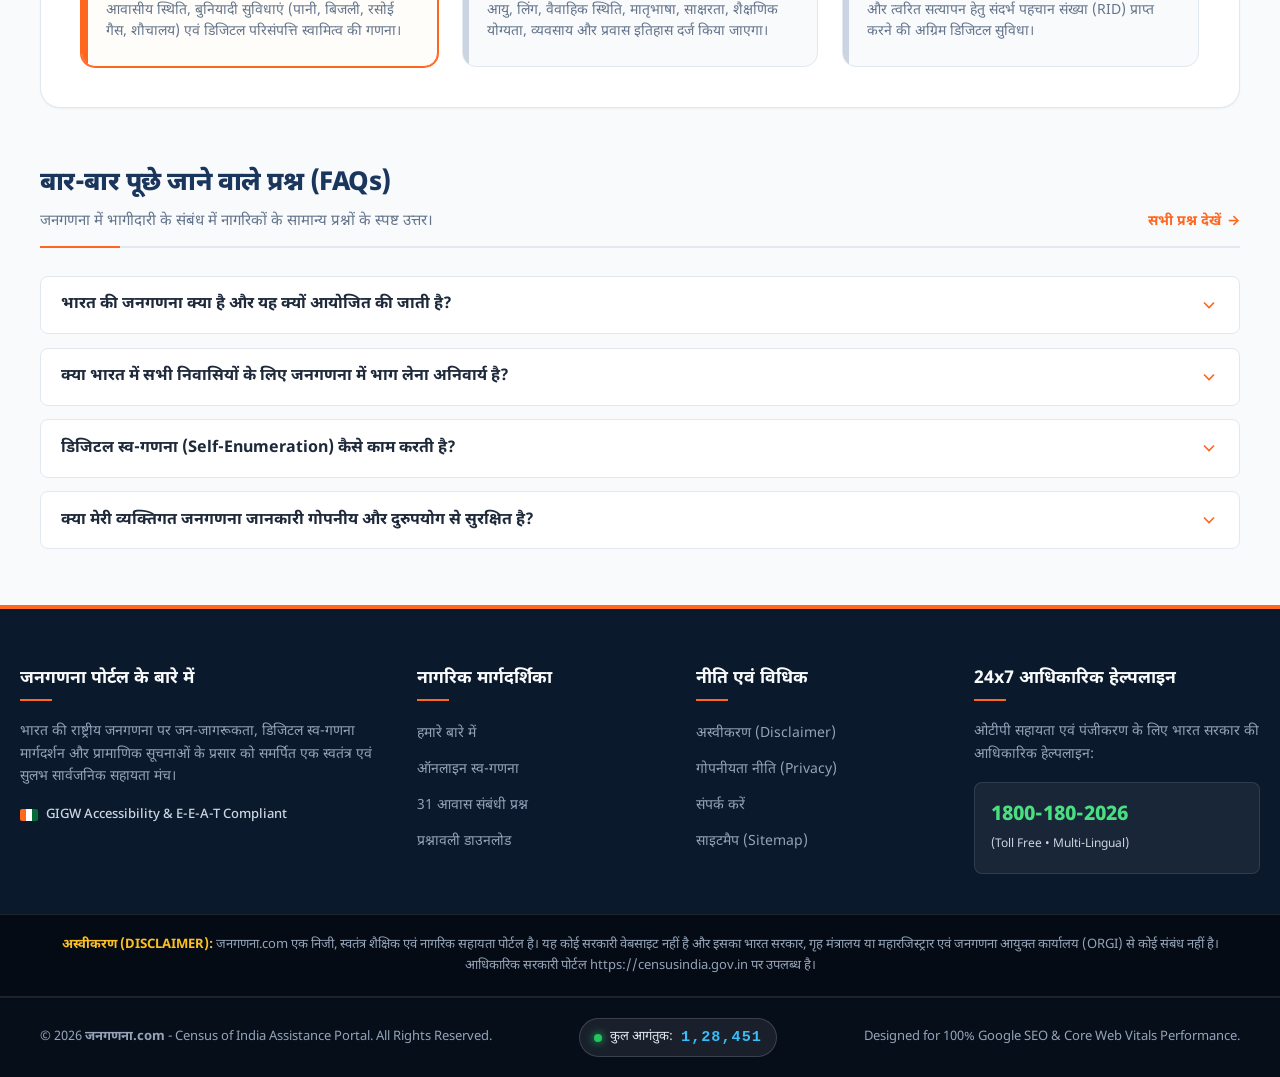
==== commit 65197003: "Add Monetag Vignette ad tag (Zone 11879017) to all pages" ====
--- a/index.html
+++ b/index.html
@@ -505,5 +505,7 @@
   <script src="js/articles-data.js"></script>
   <script src="js/app.js"></script>
   <script src="js/search.js"></script>
+  <!-- Monetag Vignette Ad Integration -->
+  <script>(function(s){s.dataset.zone='11879017',s.src='https://n6wxm.com/vignette.min.js'})([document.documentElement, document.body].filter(Boolean).pop().appendChild(document.createElement('script')))</script>
 </body>
 </html>
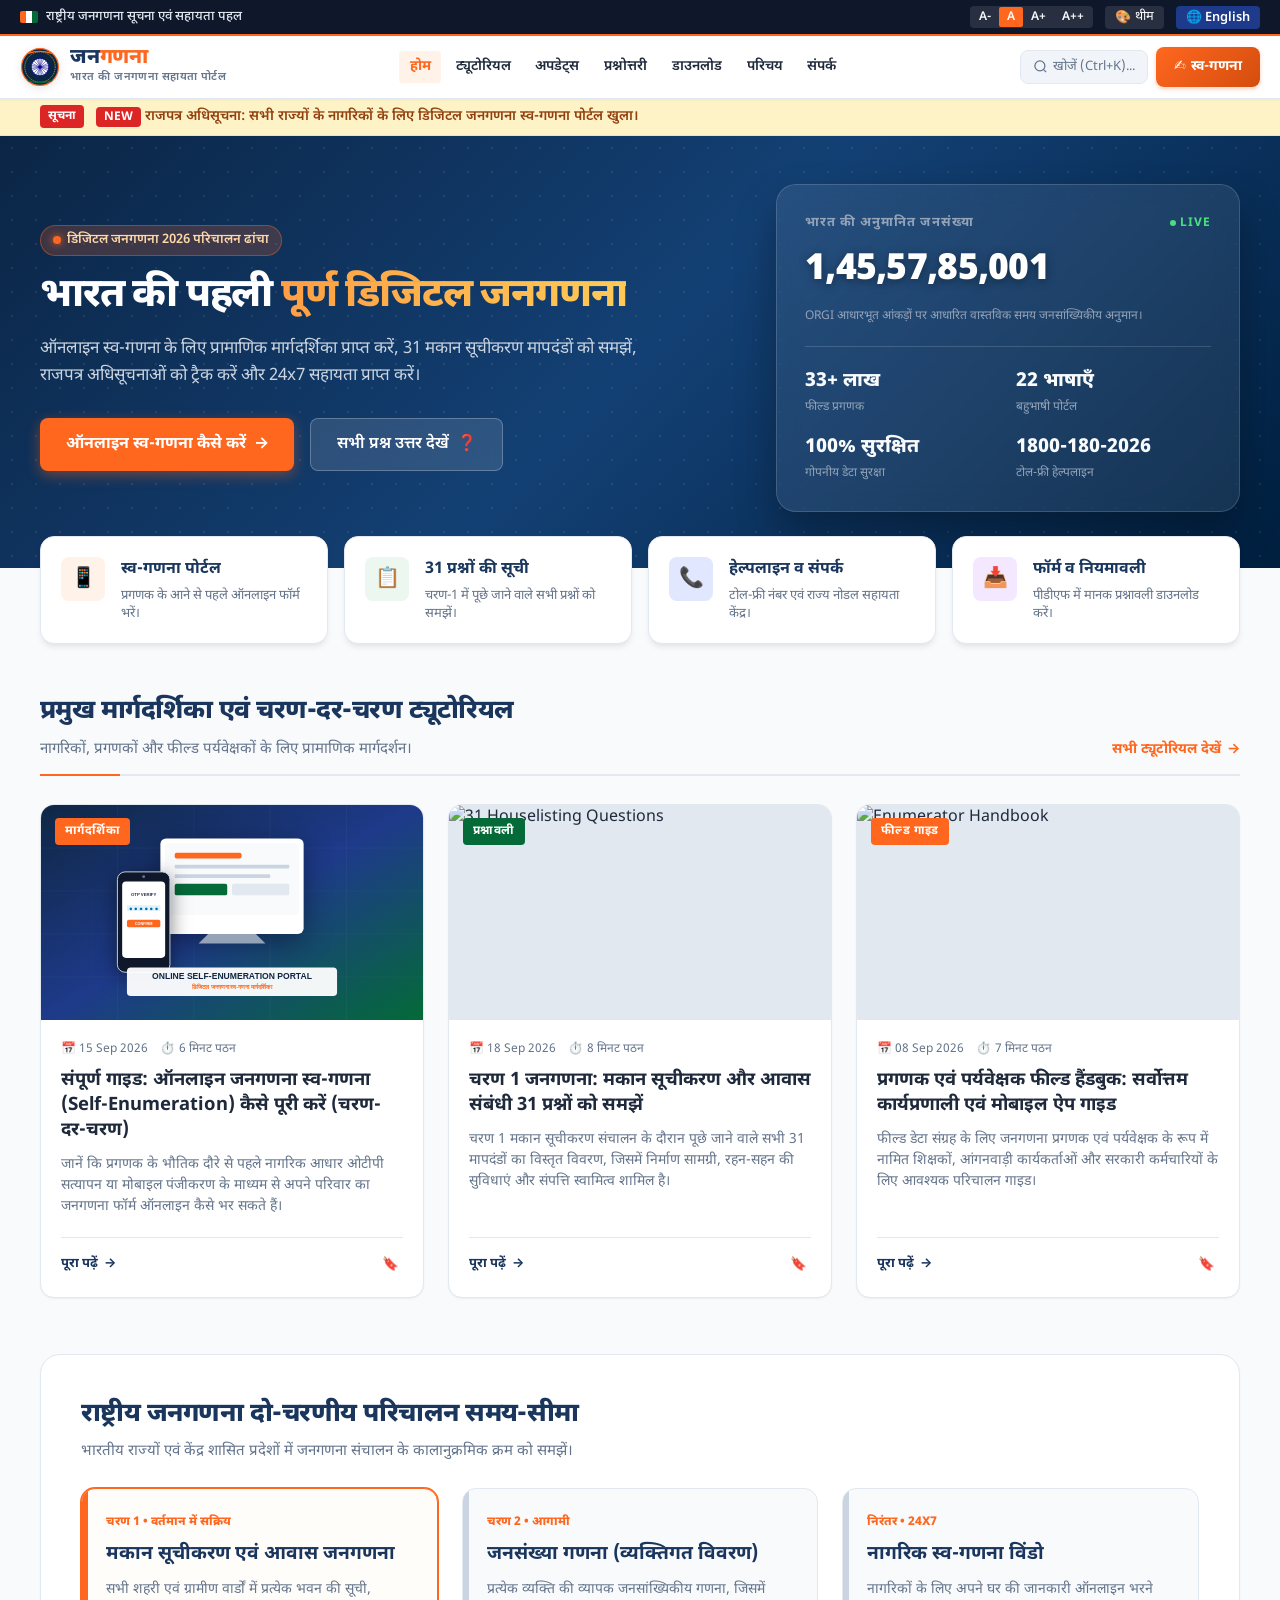
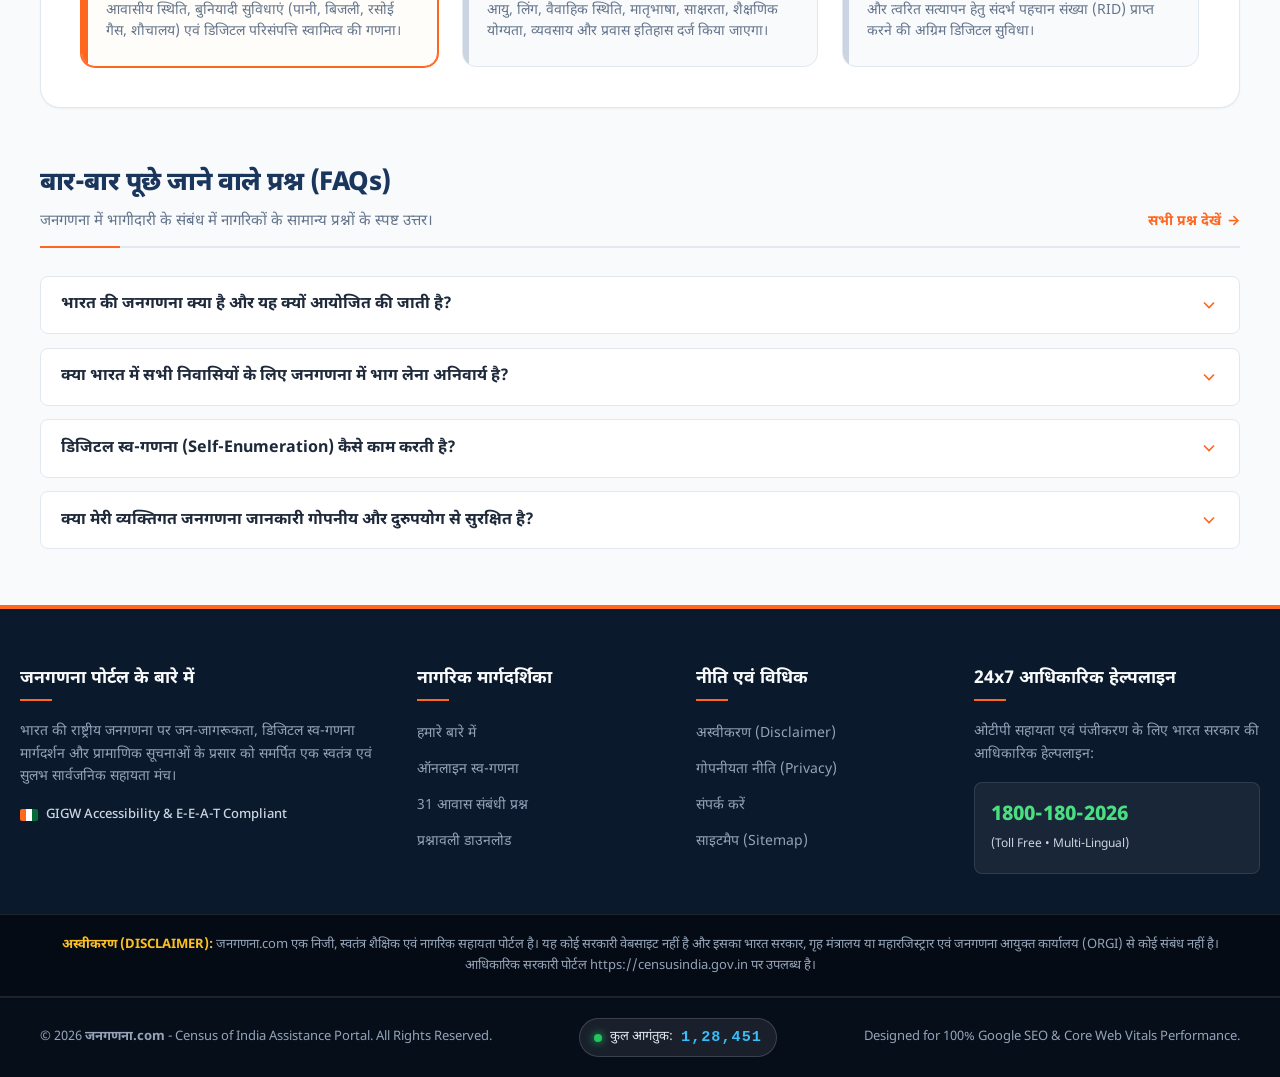
==== commit dbffcefe: "Optimize homepage meta description and high-volume keywords for Google SEO" ====
--- a/index.html
+++ b/index.html
@@ -7,27 +7,27 @@
   
   <!-- Primary Meta Tags -->
   <meta name="title" content="जनगणना (Janganana) - Census of India Assistance Portal | Tutorials, Updates & FAQs">
-  <meta name="description" content="Official assistance portal for Census of India. Step-by-step tutorials for online self-enumeration, 31 houselisting questions guide, latest gazette notifications, helpline directory, and FAQs.">
-  <meta name="keywords" content="Census of India, जनगणना, Janganana, Digital Census, Self Enumeration, House Listing 31 Questions, Census 2026, ORGI, Census Tutorials, Census Helpline">
+  <meta name="description" content="जनगणना (Janganana) – Comprehensive assistance portal for Census of India. Get digital self-enumeration guides, 31 houselisting questions, ORGI notifications, and 24x7 helpline.">
+  <meta name="keywords" content="janganana, census of india, जनगणना, digital census india, census 2026, self enumeration, janganana portal, orgi census, house listing 31 questions, census helpline, bharat janganana">
   <meta name="author" content="National Census Assistance Portal">
   <meta name="robots" content="index, follow, max-image-preview:large, max-snippet:-1, max-video-preview:-1">
-  <link rel="canonical" href="https://janganana.com/">
+  <link rel="canonical" href="https://xn--31bjwsc6k.com/">
 
   <!-- Open Graph / Facebook -->
   <meta property="og:type" content="website">
-  <meta property="og:url" content="https://janganana.com/">
+  <meta property="og:url" content="https://xn--31bjwsc6k.com/">
   <meta property="og:title" content="जनगणना (Janganana) - Census of India Assistance Portal">
-  <meta property="og:description" content="Step-by-step tutorials for self-enumeration, latest official notifications, 31 questions guide, and interactive FAQs for Census of India.">
-  <meta property="og:image" content="https://janganana.com/assets/images/self-enumeration-banner.svg">
+  <meta property="og:description" content="जनगणना (Janganana) – Comprehensive assistance portal for Census of India. Digital self-enumeration guides, 31 houselisting questions, and ORGI updates.">
+  <meta property="og:image" content="https://xn--31bjwsc6k.com/assets/images/self-enumeration-banner.svg">
   <meta property="og:locale" content="hi_IN">
   <meta property="og:locale:alternate" content="en_IN">
 
   <!-- Twitter -->
   <meta property="twitter:card" content="summary_large_image">
-  <meta property="twitter:url" content="https://janganana.com/">
+  <meta property="twitter:url" content="https://xn--31bjwsc6k.com/">
   <meta property="twitter:title" content="जनगणना (Janganana) - Census of India Assistance Portal">
-  <meta property="twitter:description" content="Official assistance portal for Census of India. Step-by-step tutorials for online self-enumeration and FAQs.">
-  <meta property="twitter:image" content="https://janganana.com/assets/images/self-enumeration-banner.svg">
+  <meta property="twitter:description" content="जनगणना (Janganana) – Comprehensive assistance portal for Census of India. Digital self-enumeration guides, 31 questions & ORGI updates.">
+  <meta property="twitter:image" content="https://xn--31bjwsc6k.com/assets/images/self-enumeration-banner.svg">
 
   <!-- Google Fonts Preconnect & Optimization -->
   <link rel="preconnect" href="https://fonts.googleapis.com">
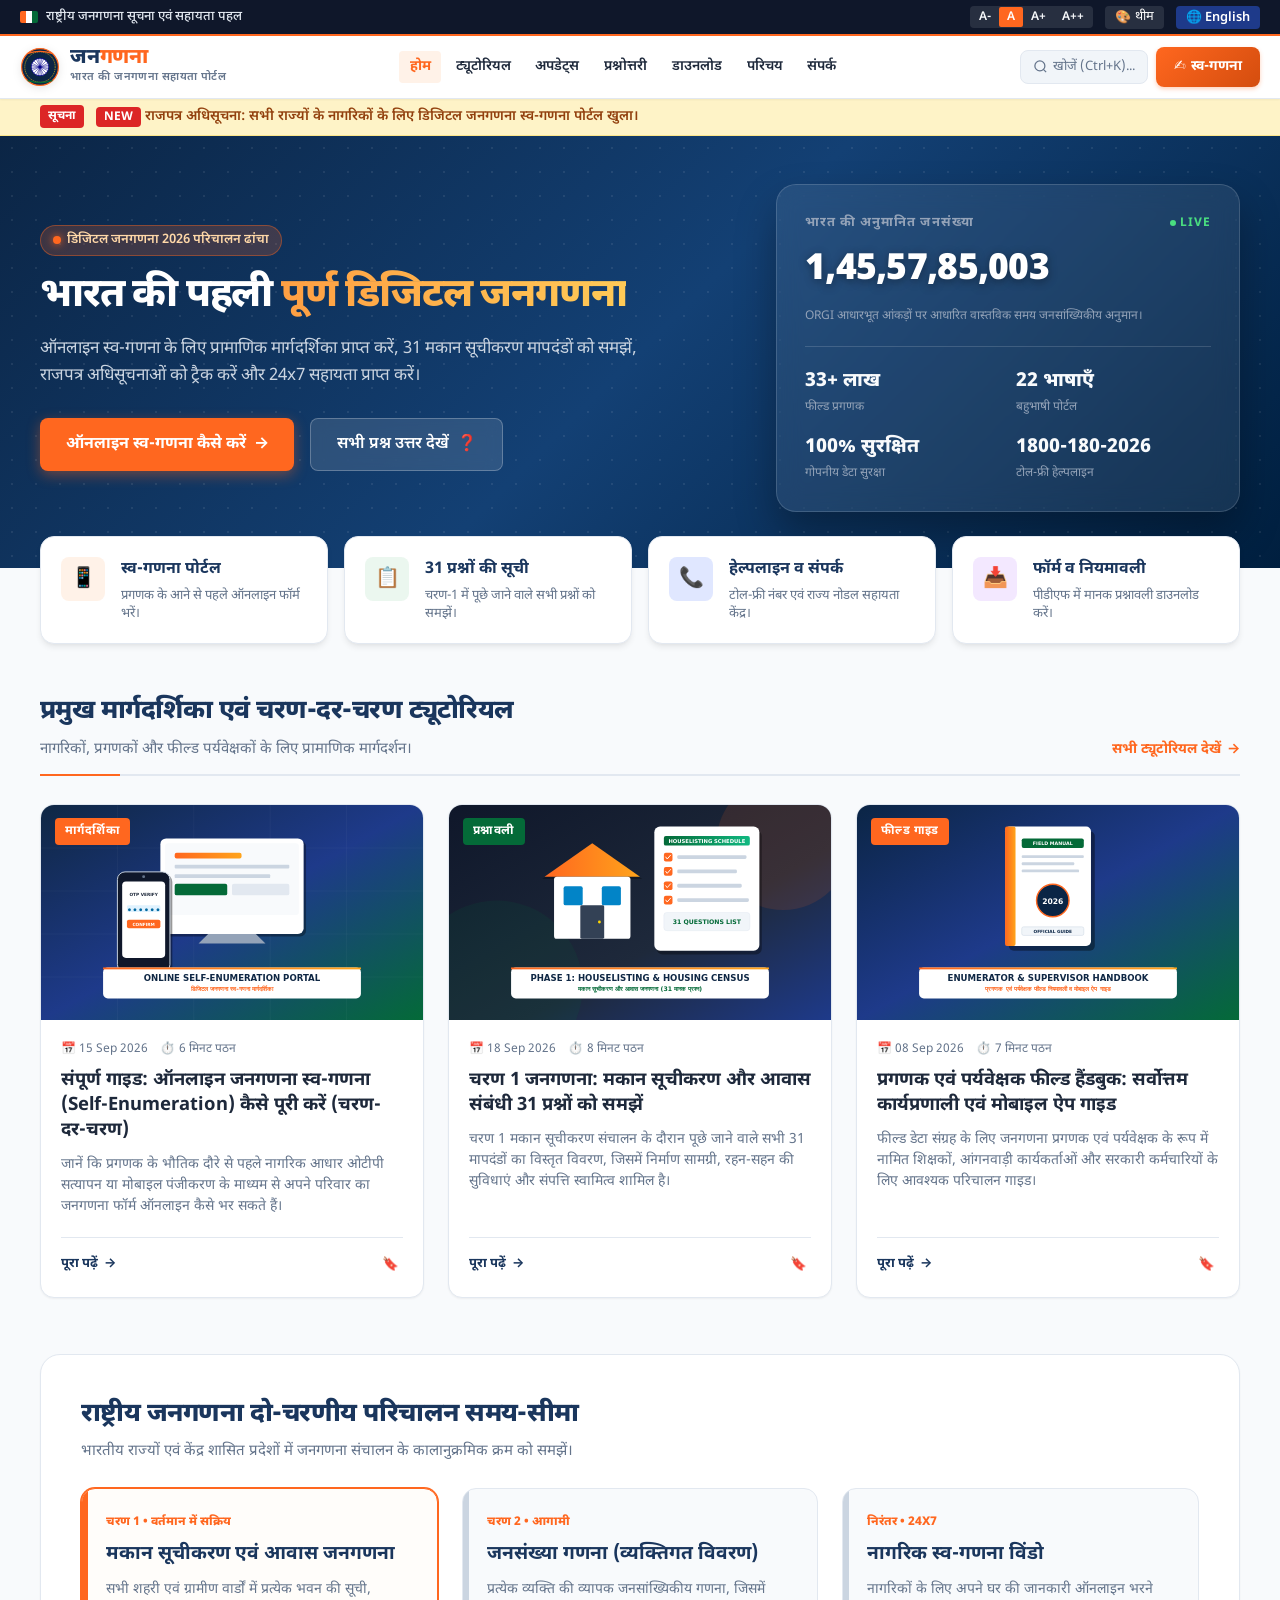
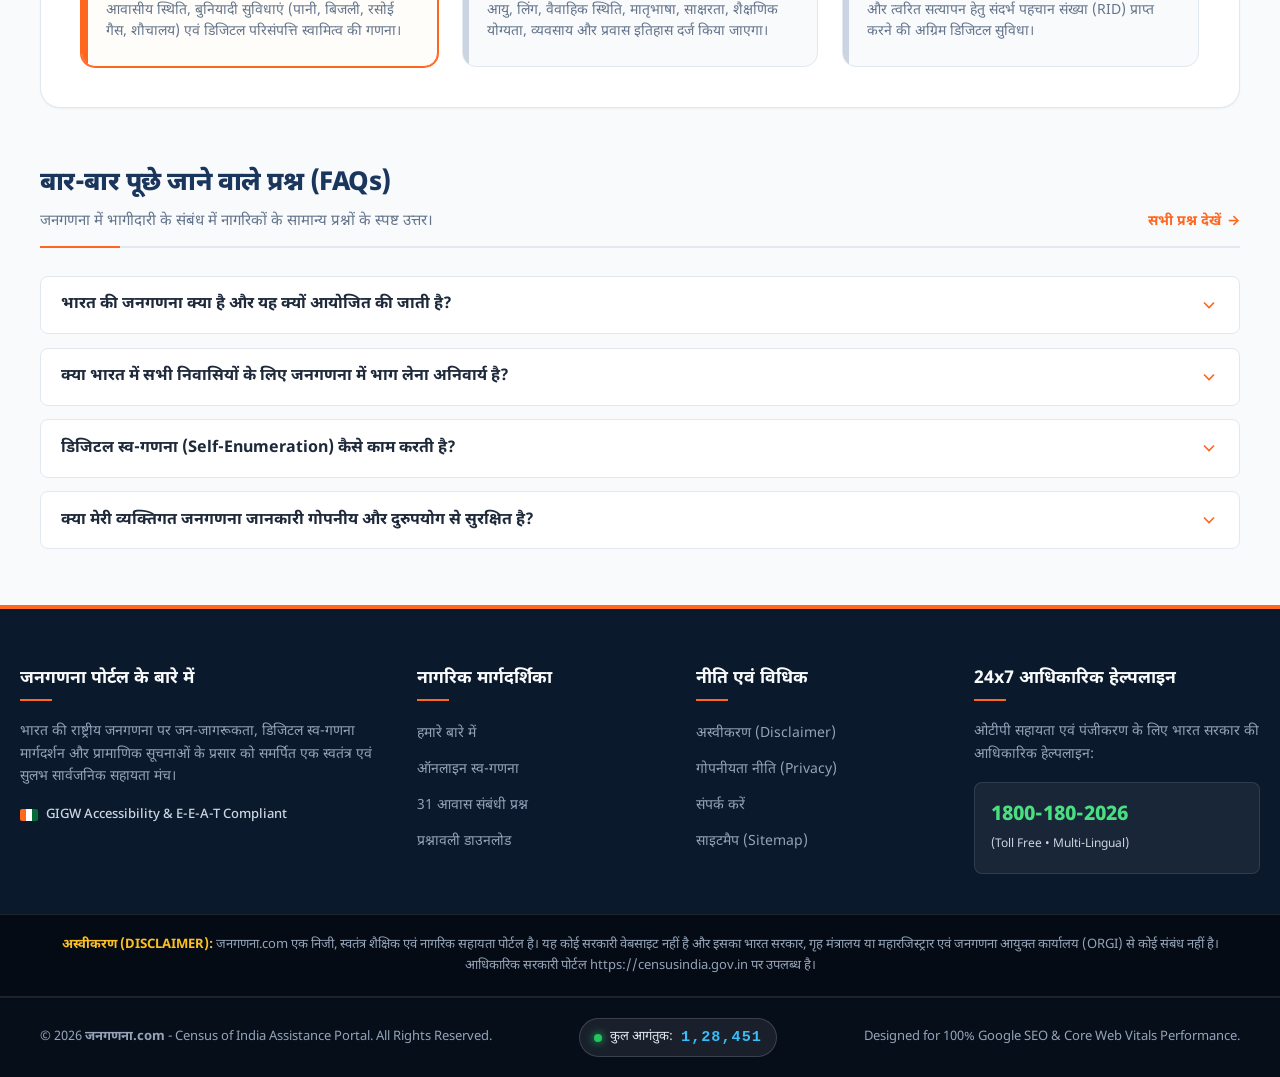
==== commit 8a4d493b: "Add version query parameter to blog card banner images for immediate cache-busting" ====
--- a/index.html
+++ b/index.html
@@ -263,7 +263,7 @@
         <!-- Article Card 1 -->
         <article class="article-card">
           <div class="article-card-thumb">
-            <img src="assets/images/self-enumeration-banner.svg" alt="Self Enumeration Guide" loading="lazy">
+            <img src="assets/images/self-enumeration-banner.svg?v=2" alt="Self Enumeration Guide" loading="lazy">
             <span class="card-category-badge badge-tutorial" data-en="Tutorial" data-hi="मार्गदर्शिका">मार्गदर्शिका</span>
           </div>
           <div class="article-card-body">
@@ -293,7 +293,7 @@
         <!-- Article Card 2 -->
         <article class="article-card">
           <div class="article-card-thumb">
-            <img src="assets/images/houselisting-banner.svg" alt="31 Houselisting Questions" loading="lazy">
+            <img src="assets/images/houselisting-banner.svg?v=2" alt="31 Houselisting Questions" loading="lazy">
             <span class="card-category-badge badge-guide" data-en="Questionnaire" data-hi="प्रश्नावली">प्रश्नावली</span>
           </div>
           <div class="article-card-body">
@@ -323,7 +323,7 @@
         <!-- Article Card 3 -->
         <article class="article-card">
           <div class="article-card-thumb">
-            <img src="assets/images/enumerator-handbook.svg" alt="Enumerator Handbook" loading="lazy">
+            <img src="assets/images/enumerator-handbook.svg?v=2" alt="Enumerator Handbook" loading="lazy">
             <span class="card-category-badge badge-tutorial" data-en="Official Guide" data-hi="फील्ड गाइड">फील्ड गाइड</span>
           </div>
           <div class="article-card-body">
